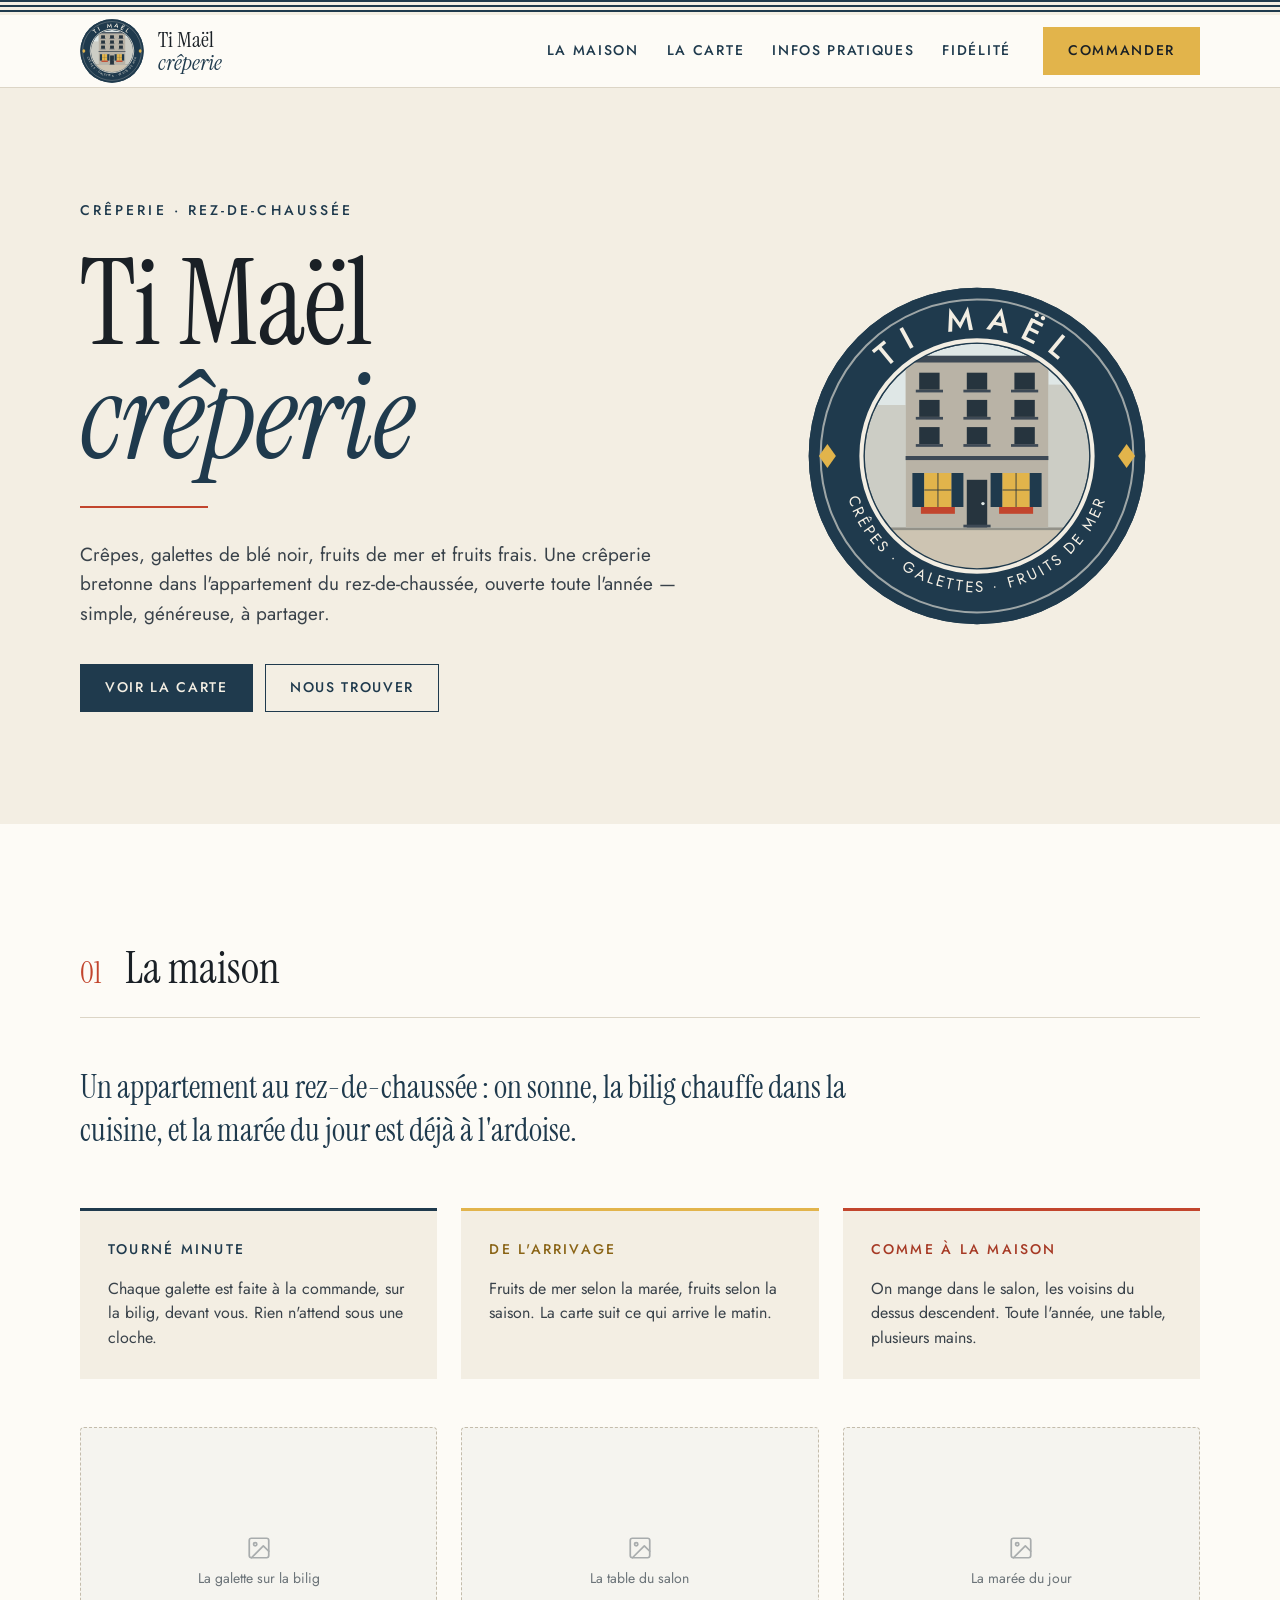
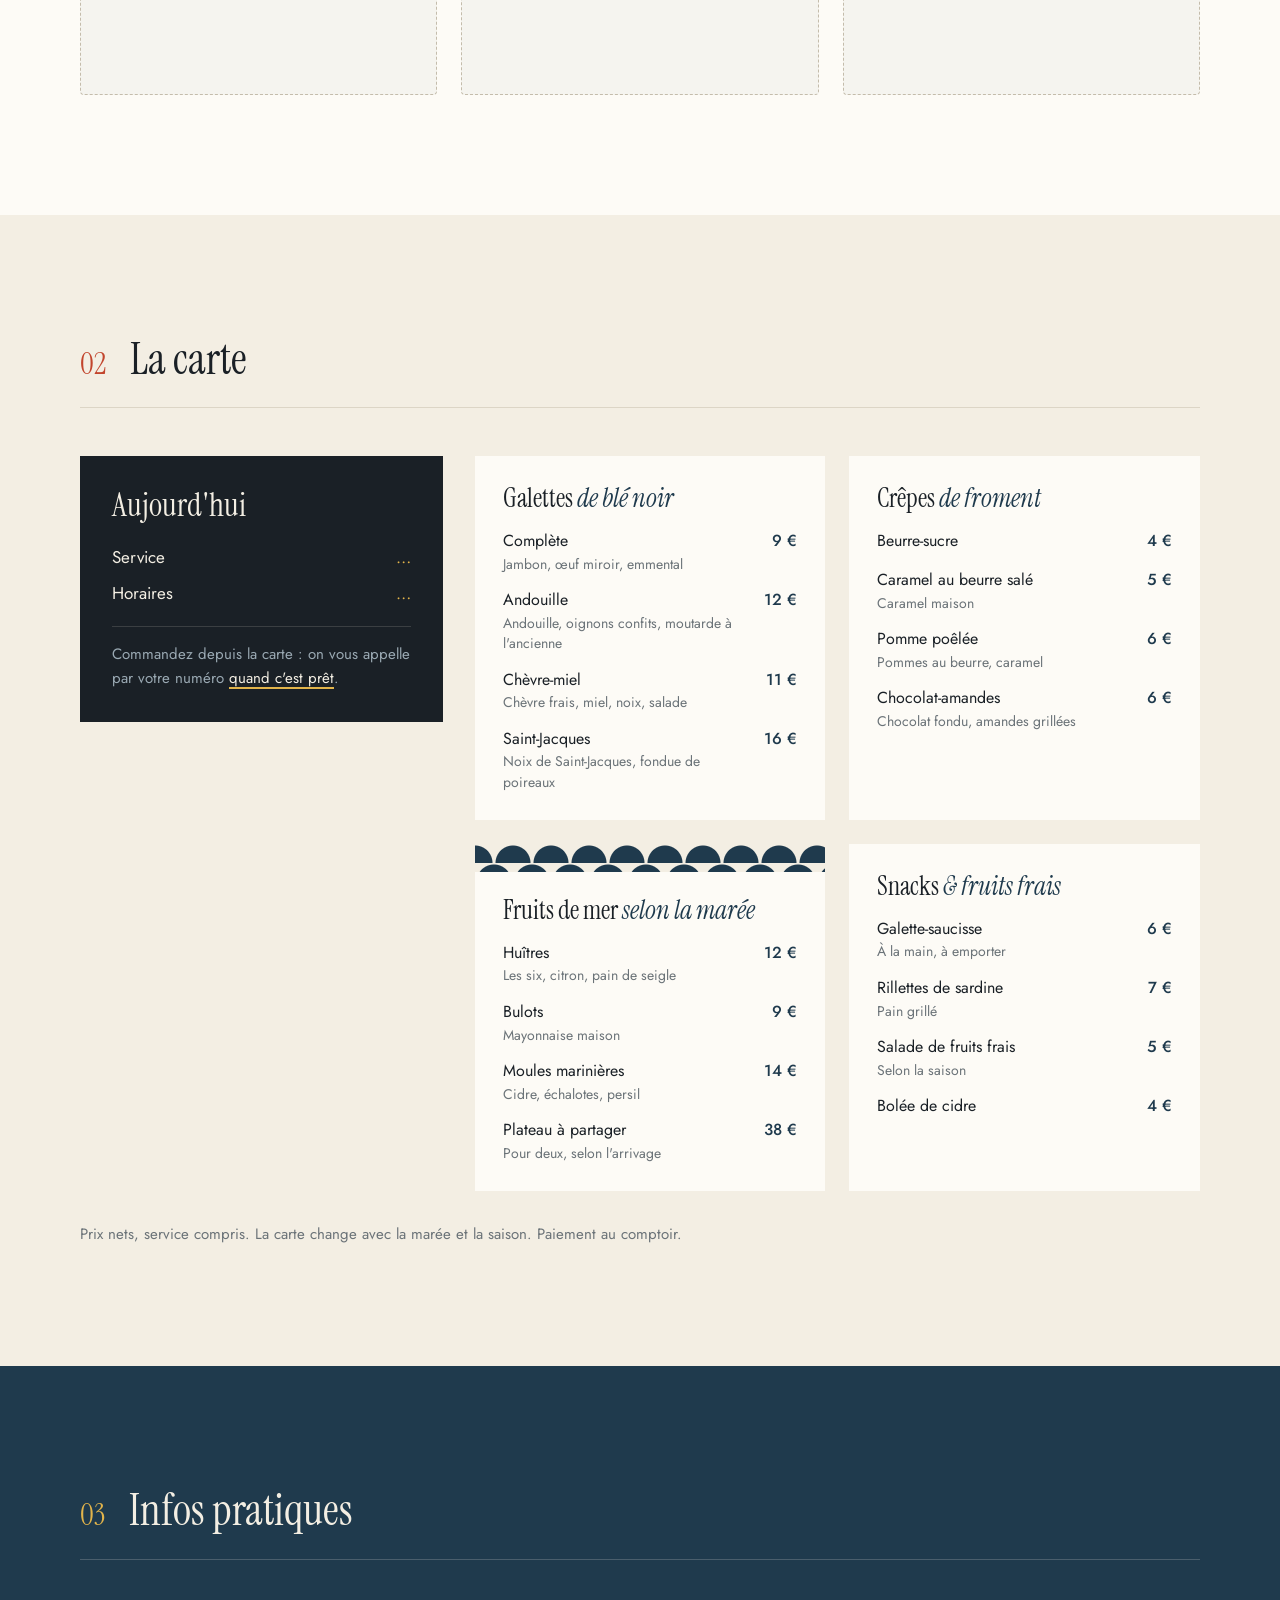
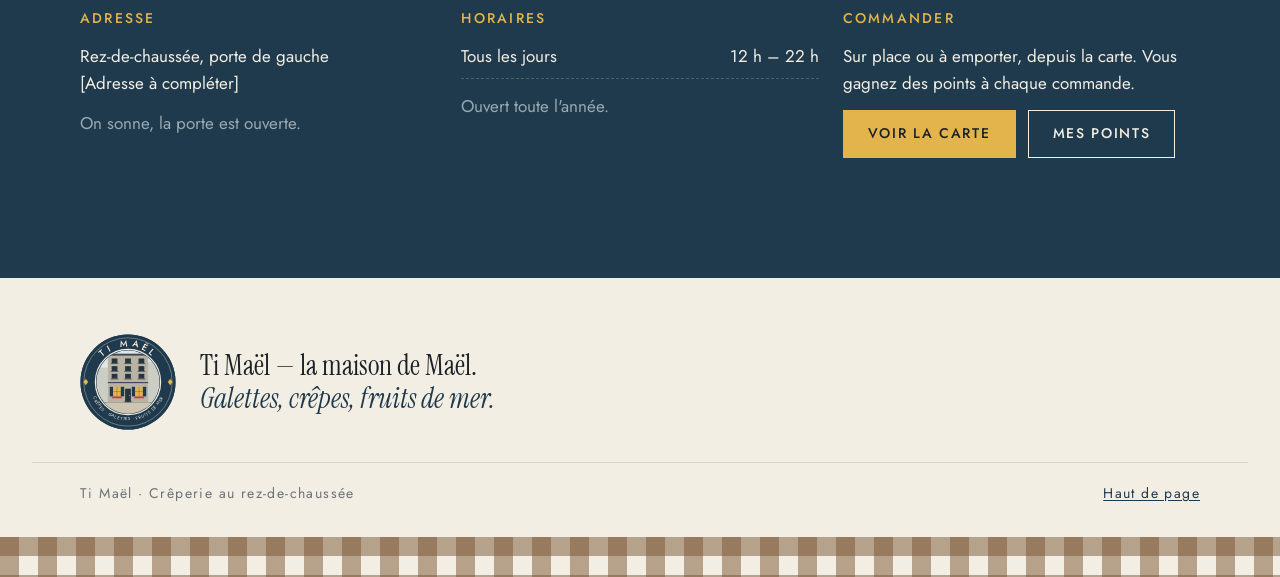
==== index.html @ c60a460f "Carte en direct, commande en ligne, suivi, fidélité, cuisine et gestion Branche le site sur la base " ====
<!DOCTYPE html>
<html lang="fr">
<head>
<meta charset="utf-8">
<meta name="viewport" content="width=device-width, initial-scale=1">
<title>Ti Maël — Crêperie au rez-de-chaussée</title>
<meta name="description" content="Ti Maël, crêperie bretonne au rez-de-chaussée : galettes de blé noir, crêpes, fruits de mer, snacks et fruits frais. Ouvert toute l'année.">
<meta name="theme-color" content="#1f3a4d">
<meta property="og:title" content="Ti Maël — Crêperie au rez-de-chaussée">
<meta property="og:description" content="Galettes tournées minute, marée du jour à l'ardoise. Ouvert toute l'année.">
<meta property="og:image" content="assets/badge.svg">
<link rel="icon" href="assets/badge.svg" type="image/svg+xml">
<link rel="stylesheet" href="assets/fonts.css">
<link rel="stylesheet" href="assets/styles.css">
</head>
<body>

<!-- ==========================================================================
     Badge — dessin de référence de la charte, défini une seule fois.
     Chaque instance est un <use> qui hérite des couleurs par variables CSS
     (voir .badge / .badge--mono dans styles.css).
     ========================================================================== -->
<svg class="badge-source" aria-hidden="true" focusable="false" xmlns="http://www.w3.org/2000/svg">
  <defs>
    <path id="badge-arc-haut" d="M 26,100 A 74,74 0 0 1 174,100" fill="none"/>
    <path id="badge-arc-bas" d="M 20,100 A 80,80 0 0 0 180,100" fill="none"/>
    <symbol id="badge" viewBox="0 0 200 200">
      <circle cx="100" cy="100" r="99" fill="var(--badge-anneau)"/>
      <circle cx="100" cy="100" r="66" fill="var(--badge-ciel)"/>
      <g>
        <rect x="30" y="70" width="28" height="72" fill="var(--badge-pierre)" opacity="0.5"/>
        <rect x="142" y="58" width="28" height="84" fill="var(--badge-pierre)" opacity="0.5"/>
        <rect x="30" y="142" width="140" height="28" fill="var(--badge-sol)"/>
        <rect x="30" y="142" width="140" height="1.6" fill="var(--badge-vitre)" opacity="0.35"/>
        <rect x="58" y="44" width="84" height="98" fill="var(--badge-pierre)"/>
        <rect x="55" y="41" width="90" height="4" fill="var(--badge-toit)"/>
        <g fill="var(--badge-vitre)">
          <rect x="66" y="51" width="12" height="10"/><rect x="94" y="51" width="12" height="10"/><rect x="122" y="51" width="12" height="10"/>
          <rect x="66" y="67" width="12" height="10"/><rect x="94" y="67" width="12" height="10"/><rect x="122" y="67" width="12" height="10"/>
          <rect x="66" y="83" width="12" height="10"/><rect x="94" y="83" width="12" height="10"/><rect x="122" y="83" width="12" height="10"/>
        </g>
        <g fill="var(--badge-toit)">
          <rect x="64" y="61" width="16" height="1.6"/><rect x="92" y="61" width="16" height="1.6"/><rect x="120" y="61" width="16" height="1.6"/>
          <rect x="64" y="77" width="16" height="1.6"/><rect x="92" y="77" width="16" height="1.6"/><rect x="120" y="77" width="16" height="1.6"/>
          <rect x="64" y="93" width="16" height="1.6"/><rect x="92" y="93" width="16" height="1.6"/><rect x="120" y="93" width="16" height="1.6"/>
        </g>
        <rect x="58" y="100" width="84" height="2.4" fill="var(--badge-toit)"/>
        <rect x="62" y="110" width="7" height="20" fill="var(--badge-store-a)"/>
        <rect x="69" y="110" width="16" height="20" fill="var(--badge-enseigne)"/>
        <rect x="76.5" y="110" width="1" height="20" fill="var(--badge-vitre)" opacity="0.5"/>
        <rect x="69" y="119.5" width="16" height="1" fill="var(--badge-vitre)" opacity="0.5"/>
        <rect x="85" y="110" width="7" height="20" fill="var(--badge-store-a)"/>
        <rect x="108" y="110" width="7" height="20" fill="var(--badge-store-a)"/>
        <rect x="115" y="110" width="16" height="20" fill="var(--badge-enseigne)"/>
        <rect x="122.5" y="110" width="1" height="20" fill="var(--badge-vitre)" opacity="0.5"/>
        <rect x="115" y="119.5" width="16" height="1" fill="var(--badge-vitre)" opacity="0.5"/>
        <rect x="131" y="110" width="7" height="20" fill="var(--badge-store-a)"/>
        <rect x="67" y="130" width="20" height="4" fill="var(--badge-porte)"/>
        <rect x="113" y="130" width="20" height="4" fill="var(--badge-porte)"/>
        <rect x="94" y="114" width="12" height="28" fill="var(--badge-vitre)"/>
        <circle cx="103.5" cy="128" r="1" fill="var(--badge-ciel)"/>
        <rect x="92" y="140.4" width="16" height="1.6" fill="var(--badge-toit)"/>
      </g>
      <path d="M 100,1 A 99,99 0 1 0 100,199 A 99,99 0 1 0 100,1 Z M 100,34 A 66,66 0 1 1 100,166 A 66,66 0 1 1 100,34 Z" fill="var(--badge-anneau)" fill-rule="evenodd"/>
      <circle cx="100" cy="100" r="92" fill="none" stroke="var(--badge-lettrage)" stroke-width="1.2" opacity="0.6"/>
      <circle cx="100" cy="100" r="68" fill="none" stroke="var(--badge-lettrage)" stroke-width="2.4"/>
      <path d="M 12,93 L 17,100 L 12,107 L 7,100 Z" fill="var(--badge-marque)"/>
      <path d="M 188,93 L 193,100 L 188,107 L 183,100 Z" fill="var(--badge-marque)"/>
      <text fill="var(--badge-lettrage)" font-family="Jost, sans-serif" font-size="19" font-weight="500" letter-spacing="7"><textPath href="#badge-arc-haut" startOffset="50%" text-anchor="middle">TI MAËL</textPath></text>
      <text fill="var(--badge-lettrage)" font-family="Jost, sans-serif" font-size="9" font-weight="400" letter-spacing="1.6"><textPath href="#badge-arc-bas" startOffset="50%" text-anchor="middle">CRÊPES · GALETTES · FRUITS DE MER</textPath></text>
    </symbol>
  </defs>
</svg>

<a class="evitement" href="#contenu">Aller au contenu</a>

<!-- ==========================================================================
     En-tête — bandeau marinière + signature horizontale
     ========================================================================== -->
<header class="entete-site">
  <div class="bandeau-mariniere" aria-hidden="true"></div>
  <div class="entete-site__barre conteneur">
    <a class="signature" href="#haut" aria-label="Ti Maël, retour en haut de page">
      <svg class="badge signature__badge" viewBox="0 0 200 200" aria-hidden="true"><use href="#badge" width="200" height="200"/></svg>
      <span class="signature__nom">Ti Maël<br><span class="italique">crêperie</span></span>
    </a>
    <nav class="navigation" aria-label="Navigation principale">
      <a href="#maison">La maison</a>
      <a href="#carte">La carte</a>
      <a href="#infos">Infos pratiques</a>
      <a href="fidelite.html">Fidélité</a>
    </nav>
    <a class="bouton bouton--beurre entete-site__appel" href="#carte">Commander</a>
  </div>
</header>

<main id="contenu">

  <!-- ========================================================================
       Accueil
       ======================================================================== -->
  <section class="accueil" id="haut" aria-labelledby="titre-accueil">
    <div class="conteneur accueil__grille">
      <div class="accueil__corps">
        <p class="mention">Crêperie · rez-de-chaussée</p>
        <h1 class="accueil__titre" id="titre-accueil">Ti Maël<br><span class="italique">crêperie</span></h1>
        <div class="filet-homard" aria-hidden="true"></div>
        <p class="accueil__accroche">Crêpes, galettes de blé noir, fruits de mer et fruits frais. Une crêperie bretonne dans l'appartement du rez-de-chaussée, ouverte toute l'année — simple, généreuse, à partager.</p>
        <div class="accueil__actions">
          <a class="bouton bouton--ardoise" href="#carte">Voir la carte</a>
          <a class="bouton bouton--contour" href="#infos">Nous trouver</a>
        </div>
      </div>
      <div class="accueil__badge">
        <svg class="badge" viewBox="0 0 200 200" role="img" aria-label="Badge Ti Maël : l'immeuble et son appartement du rez-de-chaussée, volets ouverts"><use href="#badge" width="200" height="200"/></svg>
      </div>
    </div>
  </section>

  <!-- ========================================================================
       La maison
       ======================================================================== -->
  <section class="section" id="maison" aria-labelledby="titre-maison">
    <div class="conteneur">
      <header class="entete">
        <span class="entete__numero">01</span>
        <h2 class="entete__titre" id="titre-maison">La maison</h2>
      </header>

      <p class="chapo">Un appartement au rez-de-chaussée : on sonne, la bilig chauffe dans la cuisine, et la marée du jour est déjà à l'ardoise.</p>

      <div class="trio">
        <article class="principe">
          <h3 class="surtitre">Tourné minute</h3>
          <p class="principe__texte">Chaque galette est faite à la commande, sur la bilig, devant vous. Rien n'attend sous une cloche.</p>
        </article>
        <article class="principe principe--beurre">
          <h3 class="surtitre surtitre--beurre">De l'arrivage</h3>
          <p class="principe__texte">Fruits de mer selon la marée, fruits selon la saison. La carte suit ce qui arrive le matin.</p>
        </article>
        <article class="principe principe--homard">
          <h3 class="surtitre surtitre--alerte">Comme à la maison</h3>
          <p class="principe__texte">On mange dans le salon, les voisins du dessus descendent. Toute l'année, une table, plusieurs mains.</p>
        </article>
      </div>

      <div class="galerie">
        <figure class="emplacement-photo">
          <svg width="26" height="26" viewBox="0 0 24 24" fill="none" stroke="currentColor" stroke-width="1.6" stroke-linecap="round" stroke-linejoin="round" aria-hidden="true"><rect x="3" y="3" width="18" height="18" rx="2"/><circle cx="8.5" cy="8.5" r="1.5"/><path d="m21 15-5-5L5 21"/></svg>
          <figcaption>La galette sur la bilig</figcaption>
        </figure>
        <figure class="emplacement-photo">
          <svg width="26" height="26" viewBox="0 0 24 24" fill="none" stroke="currentColor" stroke-width="1.6" stroke-linecap="round" stroke-linejoin="round" aria-hidden="true"><rect x="3" y="3" width="18" height="18" rx="2"/><circle cx="8.5" cy="8.5" r="1.5"/><path d="m21 15-5-5L5 21"/></svg>
          <figcaption>La table du salon</figcaption>
        </figure>
        <figure class="emplacement-photo">
          <svg width="26" height="26" viewBox="0 0 24 24" fill="none" stroke="currentColor" stroke-width="1.6" stroke-linecap="round" stroke-linejoin="round" aria-hidden="true"><rect x="3" y="3" width="18" height="18" rx="2"/><circle cx="8.5" cy="8.5" r="1.5"/><path d="m21 15-5-5L5 21"/></svg>
          <figcaption>La marée du jour</figcaption>
        </figure>
      </div>
    </div>
  </section>

  <!-- ========================================================================
       La carte
       ======================================================================== -->
  <section class="section section--lin" id="carte" aria-labelledby="titre-carte">
    <div class="conteneur">
      <header class="entete">
        <span class="entete__numero">02</span>
        <h2 class="entete__titre" id="titre-carte">La carte</h2>
      </header>

      <div class="carte-du-jour">
        <!-- Ardoise : l'exception hors palette, assumée. Un seul mot souligné en Beurre salé.
             Elle affiche l'état du service, lu en direct dans la base. -->
        <div class="ardoise" id="ardoise">
          <p class="ardoise__titre">Aujourd'hui</p>
          <div class="ardoise__carte">
            <p class="ardoise__ligne"><span>Service</span><span class="ardoise__prix" data-service-etat>…</span></p>
            <p class="ardoise__ligne"><span>Horaires</span><span class="ardoise__prix" data-service-heures>…</span></p>
            <p class="ardoise__ligne" data-heure-mystere hidden><span data-heure-mystere-texte></span><span class="ardoise__prix" data-heure-mystere-prix></span></p>
          </div>
          <p class="ardoise__note" data-service-message>Commandez depuis la carte : on vous appelle par votre numéro <span class="ardoise__souligne">quand c'est prêt</span>.</p>
        </div>

        <!-- La carte est lue dans la base ; ce contenu fixe ne sert que si
             elle ne répond pas. -->
        <div class="menu" id="menu" aria-live="polite">
          <div class="rubrique">
            <h3 class="rubrique__titre">Galettes <span class="italique">de blé noir</span></h3>
            <ul class="rubrique__liste">
              <li class="plat"><span class="plat__nom">Complète<span class="plat__detail">Jambon, œuf miroir, emmental</span></span><span class="plat__prix">9 €</span></li>
              <li class="plat"><span class="plat__nom">Andouille<span class="plat__detail">Andouille, oignons confits, moutarde à l'ancienne</span></span><span class="plat__prix">12 €</span></li>
              <li class="plat"><span class="plat__nom">Chèvre-miel<span class="plat__detail">Chèvre frais, miel, noix, salade</span></span><span class="plat__prix">11 €</span></li>
              <li class="plat"><span class="plat__nom">Saint-Jacques<span class="plat__detail">Noix de Saint-Jacques, fondue de poireaux</span></span><span class="plat__prix">16 €</span></li>
            </ul>
          </div>

          <div class="rubrique">
            <h3 class="rubrique__titre">Crêpes <span class="italique">de froment</span></h3>
            <ul class="rubrique__liste">
              <li class="plat"><span class="plat__nom">Beurre-sucre</span><span class="plat__prix">4 €</span></li>
              <li class="plat"><span class="plat__nom">Caramel au beurre salé<span class="plat__detail">Caramel maison</span></span><span class="plat__prix">5 €</span></li>
              <li class="plat"><span class="plat__nom">Pomme poêlée<span class="plat__detail">Pommes au beurre, caramel</span></span><span class="plat__prix">6 €</span></li>
              <li class="plat"><span class="plat__nom">Chocolat-amandes<span class="plat__detail">Chocolat fondu, amandes grillées</span></span><span class="plat__prix">6 €</span></li>
            </ul>
          </div>

          <div class="rubrique rubrique--mer">
            <div class="rubrique__motif motif--vagues" aria-hidden="true"></div>
            <h3 class="rubrique__titre">Fruits de mer <span class="italique">selon la marée</span></h3>
            <ul class="rubrique__liste">
              <li class="plat"><span class="plat__nom">Huîtres<span class="plat__detail">Les six, citron, pain de seigle</span></span><span class="plat__prix">12 €</span></li>
              <li class="plat"><span class="plat__nom">Bulots<span class="plat__detail">Mayonnaise maison</span></span><span class="plat__prix">9 €</span></li>
              <li class="plat"><span class="plat__nom">Moules marinières<span class="plat__detail">Cidre, échalotes, persil</span></span><span class="plat__prix">14 €</span></li>
              <li class="plat"><span class="plat__nom">Plateau à partager<span class="plat__detail">Pour deux, selon l'arrivage</span></span><span class="plat__prix">38 €</span></li>
            </ul>
          </div>

          <div class="rubrique">
            <h3 class="rubrique__titre">Snacks <span class="italique">&amp; fruits frais</span></h3>
            <ul class="rubrique__liste">
              <li class="plat"><span class="plat__nom">Galette-saucisse<span class="plat__detail">À la main, à emporter</span></span><span class="plat__prix">6 €</span></li>
              <li class="plat"><span class="plat__nom">Rillettes de sardine<span class="plat__detail">Pain grillé</span></span><span class="plat__prix">7 €</span></li>
              <li class="plat"><span class="plat__nom">Salade de fruits frais<span class="plat__detail">Selon la saison</span></span><span class="plat__prix">5 €</span></li>
              <li class="plat"><span class="plat__nom">Bolée de cidre</span><span class="plat__prix">4 €</span></li>
            </ul>
          </div>
        </div>
      </div>

      <p class="note">Prix nets, service compris. La carte change avec la marée et la saison. Paiement au comptoir.</p>
    </div>
  </section>

  <!-- ========================================================================
       Avis
       ======================================================================== -->
  <section class="section" id="avis" aria-labelledby="titre-avis" hidden>
    <div class="conteneur">
      <header class="entete">
        <span class="entete__numero">03</span>
        <h2 class="entete__titre" id="titre-avis">Ils sont passés</h2>
      </header>
      <div class="avis-liste" id="avis-liste"></div>
    </div>
  </section>

  <!-- ========================================================================
       Infos pratiques
       ======================================================================== -->
  <section class="section section--ardoise" id="infos" aria-labelledby="titre-infos">
    <div class="conteneur">
      <header class="entete entete--clair">
        <span class="entete__numero" data-numero-infos>03</span>
        <h2 class="entete__titre" id="titre-infos">Infos pratiques</h2>
      </header>

      <div class="trio infos">
        <div class="info">
          <h3 class="surtitre surtitre--clair">Adresse</h3>
          <p class="info__texte">Rez-de-chaussée, porte de gauche<br>[Adresse à compléter]</p>
          <p class="info__texte info__texte--doux">On sonne, la porte est ouverte.</p>
        </div>
        <div class="info">
          <h3 class="surtitre surtitre--clair">Horaires</h3>
          <dl class="horaires">
            <div><dt data-horaires-jours>Tous les jours</dt><dd data-horaires-heures>12 h – 22 h</dd></div>
          </dl>
          <p class="info__texte info__texte--doux" data-horaires-note>Ouvert toute l'année.</p>
        </div>
        <div class="info">
          <h3 class="surtitre surtitre--clair">Commander</h3>
          <p class="info__texte">Sur place ou à emporter, depuis la carte. Vous gagnez des points à chaque commande.</p>
          <div class="info__actions">
            <a class="bouton bouton--beurre" href="#carte">Voir la carte</a>
            <a class="bouton bouton--contour-clair" href="fidelite.html">Mes points</a>
          </div>
        </div>
      </div>
    </div>
  </section>

</main>

<!-- ==========================================================================
     Panier — barre fixe en bas d'écran, puis fenêtre de validation.
     ========================================================================== -->
<div class="panier-barre" id="panier-barre" hidden>
  <div class="conteneur panier-barre__corps">
    <p class="panier-barre__resume"><strong data-panier-nombre>0</strong> <span data-panier-mot>article</span> · <span data-panier-total>0 €</span></p>
    <button class="bouton bouton--beurre" type="button" data-ouvrir-panier>Voir le panier</button>
  </div>
</div>

<dialog class="fenetre" id="fenetre-article" aria-labelledby="article-titre">
  <form method="dialog" class="fenetre__corps" id="form-article">
    <header class="fenetre__entete">
      <h2 class="fenetre__titre" id="article-titre"></h2>
      <button class="fenetre__fermer" value="annuler" aria-label="Fermer">×</button>
    </header>
    <p class="fenetre__texte" id="article-description"></p>
    <div id="article-options"></div>
    <footer class="fenetre__pied">
      <div class="quantite">
        <button type="button" class="quantite__bouton" data-q="-1" aria-label="Un de moins">−</button>
        <output class="quantite__valeur" id="article-quantite">1</output>
        <button type="button" class="quantite__bouton" data-q="1" aria-label="Un de plus">+</button>
      </div>
      <button class="bouton bouton--ardoise" value="ajouter" id="article-ajouter">Ajouter</button>
    </footer>
  </form>
</dialog>

<dialog class="fenetre" id="fenetre-panier" aria-labelledby="panier-titre">
  <form class="fenetre__corps" id="form-panier" novalidate>
    <header class="fenetre__entete">
      <h2 class="fenetre__titre" id="panier-titre">Votre commande</h2>
      <button type="button" class="fenetre__fermer" data-fermer aria-label="Fermer">×</button>
    </header>

    <ul class="panier-lignes" id="panier-lignes"></ul>
    <p class="panier-total"><span>Total estimé</span><strong data-panier-total>0 €</strong></p>
    <p class="fenetre__texte fenetre__texte--doux">Les remises (fidélité, heure mystère…) sont calculées à la validation.</p>

    <fieldset class="champ">
      <legend class="champ__libelle">Où mangez-vous ?</legend>
      <div class="choix-segment">
        <label><input type="radio" name="mode" value="sur_place" checked> Sur place</label>
        <label><input type="radio" name="mode" value="a_emporter"> À emporter</label>
      </div>
    </fieldset>
    <label class="champ" data-champ-table>
      <span class="champ__libelle">Numéro de table <span class="champ__facultatif">facultatif</span></span>
      <input class="champ__saisie" name="table_numero" maxlength="10" inputmode="numeric" autocomplete="off">
    </label>
    <label class="champ">
      <span class="champ__libelle">Prénom</span>
      <input class="champ__saisie" name="client_nom" maxlength="80" autocomplete="given-name" required>
    </label>
    <label class="champ">
      <span class="champ__libelle">Téléphone <span class="champ__facultatif">pour cumuler des points</span></span>
      <input class="champ__saisie" name="client_tel" maxlength="30" type="tel" autocomplete="tel">
    </label>
    <label class="champ">
      <span class="champ__libelle">Heure souhaitée <span class="champ__facultatif">sinon dès que possible</span></span>
      <input class="champ__saisie" name="heure_souhaitee" type="time" step="300">
    </label>
    <label class="champ">
      <span class="champ__libelle">Un mot pour la cuisine <span class="champ__facultatif">facultatif</span></span>
      <textarea class="champ__saisie" name="note" maxlength="200" rows="2"></textarea>
    </label>

    <p class="message-erreur" id="panier-erreur" role="alert" hidden></p>

    <footer class="fenetre__pied">
      <button type="button" class="bouton bouton--contour" data-vider>Vider</button>
      <button type="submit" class="bouton bouton--beurre" id="panier-valider">Commander</button>
    </footer>
  </form>
</dialog>

<script type="module" src="assets/accueil.js"></script>

<!-- ==========================================================================
     Pied de page
     ========================================================================== -->
<footer class="pied-site">
  <div class="conteneur pied-site__corps">
    <div class="pied-site__badge">
      <svg class="badge" viewBox="0 0 200 200" aria-hidden="true"><use href="#badge" width="200" height="200"/></svg>
    </div>
    <p class="pied-site__phrase">Ti Maël — la maison de Maël.<br><span class="italique">Galettes, crêpes, fruits de mer.</span></p>
  </div>
  <div class="conteneur pied-site__bas">
    <p class="pied">Ti Maël · Crêperie au rez-de-chaussée</p>
    <p class="pied"><a href="#haut">Haut de page</a></p>
  </div>
  <div class="bandeau-nappe" aria-hidden="true"></div>
</footer>

</body>
</html>
---- assets/fonts.css ----
/* --------------------------------------------------------------------------
   Polices de la charte, auto-hébergées : le document s'imprime à l'identique
   hors ligne, sans dépendance à un CDN.
   Instrument Serif et Jost sont sous SIL Open Font License 1.1
   (voir assets/fonts/OFL.txt). Jost est fourni en fonte variable :
   une seule ressource couvre les graisses 100 à 900.

   Les fontes sont encodées en data: URI pour que index.html s'affiche
   correctement par simple double-clic (file://), sans serveur ni réseau.
   Les .woff2 d'origine restent dans assets/fonts/ pour les autres supports.
   -------------------------------------------------------------------------- */

/* Instrument Serif italic — latin-ext */
@font-face {
  font-family: 'Instrument Serif';
  font-style: italic;
  font-weight: 400;
  font-display: swap;
  src: url('[data-uri]') format('woff2');
  unicode-range: U+0100-02BA, U+02BD-02C5, U+02C7-02CC, U+02CE-02D7, U+02DD-02FF, U+0304, U+0308, U+0329, U+1D00-1DBF, U+1E00-1E9F, U+1EF2-1EFF, U+2020, U+20A0-20AB, U+20AD-20C0, U+2113, U+2C60-2C7F, U+A720-A7FF;
}

/* Instrument Serif italic — latin */
@font-face {
  font-family: 'Instrument Serif';
  font-style: italic;
  font-weight: 400;
  font-display: swap;
  src: url('[data-uri]') format('woff2');
  unicode-range: U+0000-00FF, U+0131, U+0152-0153, U+02BB-02BC, U+02C6, U+02DA, U+02DC, U+0304, U+0308, U+0329, U+2000-206F, U+20AC, U+2122, U+2191, U+2193, U+2212, U+2215, U+FEFF, U+FFFD;
}

/* Instrument Serif — latin-ext */
@font-face {
  font-family: 'Instrument Serif';
  font-style: normal;
  font-weight: 400;
  font-display: swap;
  src: url('[data-uri]') format('woff2');
  unicode-range: U+0100-02BA, U+02BD-02C5, U+02C7-02CC, U+02CE-02D7, U+02DD-02FF, U+0304, U+0308, U+0329, U+1D00-1DBF, U+1E00-1E9F, U+1EF2-1EFF, U+2020, U+20A0-20AB, U+20AD-20C0, U+2113, U+2C60-2C7F, U+A720-A7FF;
}

/* Instrument Serif — latin */
@font-face {
  font-family: 'Instrument Serif';
  font-style: normal;
  font-weight: 400;
  font-display: swap;
  src: url('[data-uri]') format('woff2');
  unicode-range: U+0000-00FF, U+0131, U+0152-0153, U+02BB-02BC, U+02C6, U+02DA, U+02DC, U+0304, U+0308, U+0329, U+2000-206F, U+20AC, U+2122, U+2191, U+2193, U+2212, U+2215, U+FEFF, U+FFFD;
}

/* Jost — latin-ext */
@font-face {
  font-family: 'Jost';
  font-style: normal;
  font-weight: 100 900;
  font-display: swap;
  src: url('[data-uri]') format('woff2');
  unicode-range: U+0100-02BA, U+02BD-02C5, U+02C7-02CC, U+02CE-02D7, U+02DD-02FF, U+0304, U+0308, U+0329, U+1D00-1DBF, U+1E00-1E9F, U+1EF2-1EFF, U+2020, U+20A0-20AB, U+20AD-20C0, U+2113, U+2C60-2C7F, U+A720-A7FF;
}

/* Jost — latin */
@font-face {
  font-family: 'Jost';
  font-style: normal;
  font-weight: 100 900;
  font-display: swap;
  src: url('[data-uri]') format('woff2');
  unicode-range: U+0000-00FF, U+0131, U+0152-0153, U+02BB-02BC, U+02C6, U+02DA, U+02DC, U+0304, U+0308, U+0329, U+2000-206F, U+20AC, U+2122, U+2191, U+2193, U+2212, U+2215, U+FEFF, U+FFFD;
}
---- assets/styles.css ----
/* ==========================================================================
   Ti Maël — site vitrine.
   Jetons, composants et règles repris de la charte de marque (2026 · v2),
   transposés en unités d'écran (rem / px) et en mise en page fluide.
   ========================================================================== */

/* --------------------------------------------------------------------------
   1. Jetons de la charte
   -------------------------------------------------------------------------- */

:root {
  /* Palette principale */
  --ardoise: #1f3a4d;
  --beurre: #e2b44b;
  --lin: #f3eee3;

  /* Accents */
  --homard: #c2452d;
  --ble-noir: #7a5434;
  --goemon: #4f6b4a;
  --encre: #1a2026;

  /* Déclinaisons de lisibilité */
  --beurre-texte: #8a6416;
  --homard-texte: #a63a25;
  --papier: #fdfbf6;
  --texte: #39424a;
  --gris: #6b7378;
  --gris-barre: #8c9296;
  --gris-ardoise: #9aa9b3;
  --filet: #dcd5c6;
  --pointille: #c4bcab;

  /* Typographie */
  --serif: "Instrument Serif", Georgia, "Times New Roman", serif;
  --sans: "Jost", "Helvetica Neue", Arial, sans-serif;

  /* Mise en page */
  --largeur: 1120px;
  --gouttiere: clamp(16px, 5vw, 48px);
  --section: clamp(64px, 10vw, 120px);
}

/* --------------------------------------------------------------------------
   2. Base
   -------------------------------------------------------------------------- */

*,
*::before,
*::after {
  box-sizing: border-box;
}

h1, h2, h3, h4, p, ul, ol, dl, dd, figure {
  margin: 0;
}

html {
  scroll-behavior: smooth;
  scroll-padding-top: 88px;
  -webkit-text-size-adjust: 100%;
}

@media (prefers-reduced-motion: reduce) {
  html { scroll-behavior: auto; }
}

body {
  margin: 0;
  background: var(--papier);
  color: var(--encre);
  font-family: var(--sans);
  font-size: 1rem;
  line-height: 1.55;
}

a {
  color: var(--ardoise);
  text-decoration: underline;
  text-underline-offset: 2px;
}

a:hover {
  color: var(--homard);
}

:focus-visible {
  outline: 2px solid var(--beurre);
  outline-offset: 3px;
}

.conteneur {
  width: 100%;
  max-width: calc(var(--largeur) + 2 * var(--gouttiere));
  margin: 0 auto;
  padding: 0 var(--gouttiere);
}

.evitement {
  position: absolute;
  left: 16px;
  top: -100px;
  z-index: 100;
  padding: 10px 16px;
  background: var(--ardoise);
  color: var(--lin);
}

.evitement:focus {
  top: 16px;
}

/* --------------------------------------------------------------------------
   3. Éléments partagés (charte)
   -------------------------------------------------------------------------- */

/* Surtitre : Jost Medium, interlettrage 0,16 em, capitales. */
.surtitre {
  font-size: 0.875rem;
  font-weight: 500;
  letter-spacing: 0.16em;
  text-transform: uppercase;
  color: var(--ardoise);
}

.surtitre--gris { color: var(--gris); }
.surtitre--alerte { color: var(--homard-texte); }
.surtitre--beurre { color: var(--beurre-texte); }
.surtitre--clair { color: var(--beurre); }

.mention {
  font-size: 0.875rem;
  font-weight: 500;
  letter-spacing: 0.22em;
  text-transform: uppercase;
  color: var(--ardoise);
}

.italique {
  font-style: italic;
  color: var(--ardoise);
}

.entete {
  display: flex;
  align-items: baseline;
  gap: 24px;
  padding-bottom: 20px;
  margin-bottom: clamp(32px, 5vw, 48px);
  border-bottom: 1px solid var(--filet);
}

.entete__numero {
  font-family: var(--serif);
  font-size: clamp(1.5rem, 3vw, 1.875rem);
  color: var(--homard);
}

.entete__titre {
  font-family: var(--serif);
  font-weight: 400;
  font-size: clamp(2rem, 4.5vw, 2.75rem);
  line-height: 1.1;
}

.pied {
  font-size: 0.875rem;
  letter-spacing: 0.1em;
  color: var(--gris);
}

.filet-homard {
  width: 128px;
  height: 2px;
  margin: 32px 0;
  background: var(--homard);
}

.trio {
  display: grid;
  grid-template-columns: repeat(3, 1fr);
  gap: 24px;
}

@media (max-width: 820px) {
  .trio { grid-template-columns: 1fr; }
}

/* Boutons — Beurre salé pour l'appel principal, Ardoise pour l'appui. */
.bouton {
  display: inline-flex;
  align-items: center;
  justify-content: center;
  min-height: 48px;
  padding: 12px 24px;
  font-family: var(--sans);
  font-size: 0.875rem;
  font-weight: 500;
  letter-spacing: 0.12em;
  text-transform: uppercase;
  text-decoration: none;
  border: 1.5px solid transparent;
  background: transparent;
  transition: background-color 0.15s, color 0.15s, border-color 0.15s;
}

.bouton--beurre {
  background: var(--beurre);
  color: var(--encre);
}

.bouton--beurre:hover {
  background: var(--lin);
  color: var(--encre);
}

.bouton--ardoise {
  background: var(--ardoise);
  color: var(--lin);
}

.bouton--ardoise:hover {
  background: var(--encre);
  color: var(--lin);
}

.bouton--contour {
  border-color: var(--ardoise);
  color: var(--ardoise);
}

.bouton--contour:hover {
  background: var(--ardoise);
  color: var(--lin);
}

/* --------------------------------------------------------------------------
   4. Badge — un <symbol> unique, couleurs par variables.
   -------------------------------------------------------------------------- */

.badge-source {
  position: absolute;
  width: 0;
  height: 0;
  overflow: hidden;
}

.badge {
  display: block;
  width: 100%;
  height: 100%;

  --badge-anneau: var(--ardoise);
  --badge-lettrage: var(--lin);
  --badge-marque: var(--beurre);
  --badge-ciel: #dfe7e6;
  --badge-sol: #cdc4b2;
  --badge-pierre: #b9b3a6;
  --badge-toit: #3d4955;
  --badge-vitre: #26343e;
  --badge-porte: var(--homard);
  --badge-store-a: var(--ardoise);
  --badge-enseigne: var(--beurre);
}

/* Monochrome, à poser sur un aplat Ardoise. */
.badge--mono {
  --badge-anneau: var(--lin);
  --badge-lettrage: var(--ardoise);
  --badge-marque: var(--ardoise);
  --badge-ciel: var(--lin);
  --badge-sol: var(--lin);
  --badge-pierre: var(--lin);
  --badge-toit: var(--ardoise);
  --badge-vitre: var(--ardoise);
  --badge-porte: var(--ardoise);
  --badge-store-a: var(--ardoise);
  --badge-enseigne: var(--ardoise);
}

/* --------------------------------------------------------------------------
   5. Motifs — un seul par support, jamais plus d'un tiers de la surface.
   -------------------------------------------------------------------------- */

/* Marinière — rayures horizontales. */
.bandeau-mariniere {
  height: 15px;
  background: repeating-linear-gradient(180deg, var(--ardoise) 0 2.5px, var(--lin) 2.5px 5px);
}

/* Vagues — arcs en quinconce (rubrique fruits de mer). */
.motif--vagues {
  background:
    radial-gradient(circle at 50% 100%, var(--ardoise) 0 17px, transparent 18px) 0 0 / 38px 38px,
    radial-gradient(circle at 50% 100%, var(--ardoise) 0 17px, transparent 18px) 19px 19px / 38px 38px,
    var(--lin);
}

/* Nappe vichy — carreaux blé noir (pied de page). */
.bandeau-nappe {
  height: 40px;
  background:
    linear-gradient(90deg, rgb(122 84 52 / 0.5) 50%, transparent 0) 0 0 / 38px 38px,
    linear-gradient(rgb(122 84 52 / 0.5) 50%, transparent 0) 0 0 / 38px 38px,
    var(--lin);
}

/* --------------------------------------------------------------------------
   6. En-tête du site
   -------------------------------------------------------------------------- */

.entete-site {
  position: sticky;
  top: 0;
  z-index: 10;
  background: rgb(253 251 246 / 0.96);
  border-bottom: 1px solid var(--filet);
  backdrop-filter: blur(6px);
}

.entete-site__barre {
  display: flex;
  align-items: center;
  gap: 32px;
  min-height: 72px;
}

.signature {
  display: flex;
  align-items: center;
  gap: 14px;
  color: var(--encre);
  text-decoration: none;
}

.signature:hover {
  color: var(--encre);
}

/* Taille minimale écran du badge : 64 px (charte). */
.signature__badge {
  width: 64px;
  height: 64px;
  flex: none;
  margin: 4px 0;
}

.signature__nom {
  font-family: var(--serif);
  font-size: 1.375rem;
  line-height: 1.05;
}

.navigation {
  display: flex;
  gap: 28px;
  margin-left: auto;
}

.navigation a {
  font-size: 0.875rem;
  font-weight: 500;
  letter-spacing: 0.12em;
  text-transform: uppercase;
  text-decoration: none;
  color: var(--ardoise);
}

.navigation a:hover {
  color: var(--homard);
}

@media (max-width: 820px) {
  .navigation { display: none; }
  .entete-site__appel { margin-left: auto; }
}

/* --------------------------------------------------------------------------
   7. Accueil
   -------------------------------------------------------------------------- */

.accueil {
  background: var(--lin);
  padding: clamp(56px, 9vw, 112px) 0;
}

.accueil__grille {
  display: grid;
  grid-template-columns: 1.4fr 1fr;
  align-items: center;
  gap: 48px;
}

.accueil__titre {
  margin-top: 24px;
  font-family: var(--serif);
  font-weight: 400;
  font-size: clamp(4rem, 11vw, 7.5rem);
  line-height: 0.95;
  letter-spacing: -0.01em;
}

.accueil__accroche {
  max-width: 34em;
  font-size: clamp(1.0625rem, 1.6vw, 1.1875rem);
  line-height: 1.55;
  color: var(--texte);
  text-wrap: pretty;
}

.accueil__actions {
  display: flex;
  flex-wrap: wrap;
  gap: 12px;
  margin-top: 36px;
}

.accueil__badge {
  justify-self: center;
  width: min(100%, 340px);
  aspect-ratio: 1;
}

@media (max-width: 820px) {
  .accueil__grille { grid-template-columns: 1fr; }
  .accueil__badge { order: -1; justify-self: start; width: 140px; }
}

/* --------------------------------------------------------------------------
   8. Sections
   -------------------------------------------------------------------------- */

.section {
  padding: var(--section) 0;
}

.section--lin {
  background: var(--lin);
}

.section--ardoise {
  background: var(--ardoise);
  color: var(--lin);
}

.chapo {
  max-width: 24em;
  margin-bottom: clamp(32px, 5vw, 56px);
  font-family: var(--serif);
  font-size: clamp(1.5rem, 3vw, 2rem);
  line-height: 1.35;
  color: var(--ardoise);
  text-wrap: pretty;
}

.principe {
  padding: 28px;
  background: var(--lin);
  border-top: 3px solid var(--ardoise);
}

.principe--beurre { border-top-color: var(--beurre); }
.principe--homard { border-top-color: var(--homard); }

.principe__texte {
  margin-top: 16px;
  font-size: 1rem;
  line-height: 1.55;
  color: var(--texte);
}

/* Emplacements photo : à remplacer par des <img> une fois les visuels choisis.
   Consigne : lumière de fenêtre, vue de dessus, pas de filtre ni fond studio. */
.galerie {
  display: grid;
  grid-template-columns: repeat(3, 1fr);
  gap: 24px;
  margin-top: 48px;
}

@media (max-width: 820px) {
  .galerie { grid-template-columns: 1fr 1fr; }
  .galerie > :last-child { display: none; }
}

.emplacement-photo {
  aspect-ratio: 4 / 3;
  display: flex;
  flex-direction: column;
  align-items: center;
  justify-content: center;
  gap: 8px;
  padding: 12px;
  border: 1.5px dashed var(--pointille);
  border-radius: 4px;
  background: rgb(26 32 38 / 0.03);
  color: var(--gris);
  text-align: center;
}

.emplacement-photo svg {
  opacity: 0.55;
}

.emplacement-photo figcaption {
  font-size: 0.875rem;
  line-height: 1.3;
}

/* --------------------------------------------------------------------------
   9. La carte
   -------------------------------------------------------------------------- */

.carte-du-jour {
  display: grid;
  grid-template-columns: minmax(280px, 1fr) 2fr;
  gap: 32px;
  align-items: start;
}

@media (max-width: 960px) {
  .carte-du-jour { grid-template-columns: 1fr; }
}

/* Ardoise — craie blanche sur ardoise noire, prix à droite, sans centimes. */
.ardoise {
  position: sticky;
  top: 104px;
  display: flex;
  flex-direction: column;
  gap: 20px;
  padding: 32px;
  background: var(--encre);
  color: var(--lin);
}

@media (max-width: 960px) {
  .ardoise { position: static; }
}

.ardoise__titre {
  font-family: var(--serif);
  font-size: 2rem;
  line-height: 1.1;
}

.ardoise__carte {
  display: flex;
  flex-direction: column;
  gap: 10px;
  font-size: 1.0625rem;
}

.ardoise__ligne {
  display: flex;
  justify-content: space-between;
  gap: 16px;
}

.ardoise__prix {
  color: var(--beurre);
  white-space: nowrap;
}

.ardoise__note {
  padding-top: 16px;
  border-top: 1px solid rgb(243 238 227 / 0.15);
  font-size: 0.9375rem;
  color: var(--gris-ardoise);
}

.ardoise__souligne {
  color: var(--lin);
  text-decoration: underline;
  text-decoration-color: var(--beurre);
  text-decoration-thickness: 2px;
  text-underline-offset: 4px;
}

.menu {
  display: grid;
  grid-template-columns: 1fr 1fr;
  gap: 24px;
}

@media (max-width: 640px) {
  .menu { grid-template-columns: 1fr; }
}

.rubrique {
  padding: 28px;
  background: var(--papier);
}

.rubrique--mer {
  padding-top: 0;
}

.rubrique__motif {
  height: 28px;
  margin: 0 -28px 24px;
}

.rubrique__titre {
  margin-bottom: 16px;
  font-family: var(--serif);
  font-weight: 400;
  font-size: 1.625rem;
  line-height: 1.1;
}

.rubrique__liste {
  display: flex;
  flex-direction: column;
  gap: 14px;
  padding: 0;
  list-style: none;
}

/* Prix : Jost Medium, aligné à droite, sans centime superflu. */
.plat {
  display: flex;
  justify-content: space-between;
  align-items: baseline;
  gap: 16px;
  font-size: 1rem;
}

.plat__nom {
  display: flex;
  flex-direction: column;
}

.plat__detail {
  font-size: 0.875rem;
  line-height: 1.45;
  color: var(--gris);
}

.plat__prix {
  font-weight: 500;
  white-space: nowrap;
  color: var(--ardoise);
}

.note {
  margin-top: 32px;
  font-size: 0.9375rem;
  color: var(--gris);
}

/* --------------------------------------------------------------------------
   10. Infos pratiques — sur Ardoise, on écrit en Lin.
   -------------------------------------------------------------------------- */

.entete--clair {
  border-bottom-color: rgb(243 238 227 / 0.2);
}

.entete--clair .entete__numero {
  color: var(--beurre);
}

.info {
  display: flex;
  flex-direction: column;
  align-items: flex-start;
  gap: 14px;
}

.info__texte {
  font-size: 1.0625rem;
  line-height: 1.55;
}

.info__texte--doux {
  color: var(--gris-ardoise);
}

.horaires {
  display: flex;
  flex-direction: column;
  gap: 8px;
  width: 100%;
  font-size: 1.0625rem;
}

.horaires div {
  display: flex;
  justify-content: space-between;
  gap: 16px;
  padding-bottom: 8px;
  border-bottom: 1px dashed rgb(243 238 227 / 0.2);
}

.horaires dd {
  text-align: right;
  white-space: nowrap;
}

.section--ardoise .bouton--beurre:hover {
  background: var(--lin);
}

/* --------------------------------------------------------------------------
   11. Pied de page
   -------------------------------------------------------------------------- */

.pied-site {
  background: var(--lin);
}

.pied-site__corps {
  display: flex;
  align-items: center;
  gap: 24px;
  padding-top: 56px;
  padding-bottom: 32px;
}

.pied-site__badge {
  width: 96px;
  height: 96px;
  flex: none;
}

.pied-site__phrase {
  font-family: var(--serif);
  font-size: clamp(1.375rem, 2.5vw, 1.75rem);
  line-height: 1.2;
}

.pied-site__bas {
  display: flex;
  flex-wrap: wrap;
  justify-content: space-between;
  gap: 8px 24px;
  padding-top: 20px;
  padding-bottom: 32px;
  border-top: 1px solid var(--filet);
}

/* --------------------------------------------------------------------------
   12. Commande en ligne — boutons d'ajout, panier, fenêtres, champs
   -------------------------------------------------------------------------- */

[hidden] {
  display: none !important;
}

.plat--commande {
  align-items: center;
}

.plat--commande .plat__nom {
  flex: 1;
}

.plat__ajouter {
  flex: none;
  width: 36px;
  height: 36px;
  display: grid;
  place-items: center;
  padding: 0;
  border: 1.5px solid var(--ardoise);
  border-radius: 50%;
  background: transparent;
  color: var(--ardoise);
  font: 400 1.375rem/1 var(--sans);
  cursor: pointer;
  transition: background-color 0.15s, color 0.15s;
}

.plat__ajouter:hover {
  background: var(--ardoise);
  color: var(--lin);
}

.bouton {
  cursor: pointer;
}

.bouton:disabled {
  opacity: 0.6;
  cursor: progress;
}

.bouton--contour-clair {
  border-color: var(--lin);
  color: var(--lin);
}

.bouton--contour-clair:hover {
  background: var(--lin);
  color: var(--ardoise);
}

.info__actions {
  display: flex;
  flex-wrap: wrap;
  gap: 12px;
}

/* Barre de panier, fixée en bas. */
.panier-barre {
  position: fixed;
  inset: auto 0 0;
  z-index: 20;
  background: var(--ardoise);
  color: var(--lin);
  box-shadow: 0 -4px 16px rgb(26 32 38 / 0.18);
}

.panier-barre__corps {
  display: flex;
  align-items: center;
  justify-content: space-between;
  gap: 16px;
  min-height: 72px;
  padding-top: 12px;
  padding-bottom: 12px;
}

.panier-barre__resume {
  font-size: 1.0625rem;
}

.panier-barre__resume strong {
  font-weight: 500;
  color: var(--beurre);
}

body.avec-panier {
  padding-bottom: 72px;
}

/* Fenêtres (dialog natif). */
.fenetre {
  width: min(560px, calc(100% - 32px));
  max-height: calc(100dvh - 32px);
  padding: 0;
  border: 0;
  background: var(--papier);
  color: var(--encre);
  box-shadow: 0 12px 40px rgb(26 32 38 / 0.3);
}

.fenetre::backdrop {
  background: rgb(26 32 38 / 0.55);
}

.fenetre__corps {
  display: flex;
  flex-direction: column;
  gap: 18px;
  padding: 28px;
}

.fenetre__entete {
  display: flex;
  align-items: flex-start;
  justify-content: space-between;
  gap: 16px;
  padding-bottom: 14px;
  border-bottom: 1px solid var(--filet);
}

.fenetre__titre {
  font-family: var(--serif);
  font-weight: 400;
  font-size: 1.875rem;
  line-height: 1.1;
}

.fenetre__fermer {
  flex: none;
  width: 40px;
  height: 40px;
  margin: -6px -8px 0 0;
  border: 0;
  background: transparent;
  color: var(--gris);
  font-size: 1.75rem;
  line-height: 1;
  cursor: pointer;
}

.fenetre__fermer:hover {
  color: var(--homard);
}

.fenetre__texte {
  color: var(--texte);
}

.fenetre__texte:empty {
  display: none;
}

.fenetre__texte--doux {
  font-size: 0.875rem;
  color: var(--gris);
}

.fenetre__pied {
  display: flex;
  align-items: center;
  justify-content: space-between;
  gap: 12px;
  padding-top: 6px;
}

/* Champs de formulaire. */
.champ {
  display: flex;
  flex-direction: column;
  gap: 6px;
  min-width: 0;
  margin: 0;
  padding: 0;
  border: 0;
}

.champ__libelle {
  padding: 0;
  font-size: 0.8125rem;
  font-weight: 500;
  letter-spacing: 0.12em;
  text-transform: uppercase;
  color: var(--ardoise);
}

.champ__facultatif {
  margin-left: 6px;
  font-weight: 400;
  letter-spacing: 0;
  text-transform: none;
  color: var(--gris);
}

.champ__saisie {
  width: 100%;
  min-height: 46px;
  padding: 10px 12px;
  border: 1px solid var(--pointille);
  border-radius: 0;
  background: #fff;
  color: var(--encre);
  font: 400 1rem/1.4 var(--sans);
}

.champ__saisie:focus {
  outline: 2px solid var(--beurre);
  outline-offset: 0;
  border-color: var(--ardoise);
}

textarea.champ__saisie {
  resize: vertical;
}

.choix-segment {
  display: grid;
  grid-template-columns: 1fr 1fr;
  border: 1px solid var(--ardoise);
}

.choix-segment label {
  position: relative;
  display: grid;
  place-items: center;
  min-height: 46px;
  cursor: pointer;
  color: var(--ardoise);
}

.choix-segment input {
  position: absolute;
  opacity: 0;
}

.choix-segment label:has(input:checked) {
  background: var(--ardoise);
  color: var(--lin);
}

.choix-segment label:has(input:focus-visible) {
  outline: 2px solid var(--beurre);
  outline-offset: -4px;
}

.choix-liste {
  display: flex;
  flex-direction: column;
  border: 1px solid var(--filet);
}

.choix-liste__option {
  display: flex;
  align-items: flex-start;
  gap: 12px;
  padding: 12px 14px;
  cursor: pointer;
}

.choix-liste__option + .choix-liste__option {
  border-top: 1px solid var(--filet);
}

.choix-liste__option:has(input:checked) {
  background: var(--lin);
}

.choix-liste__option input {
  margin-top: 4px;
  accent-color: var(--ardoise);
}

.choix-liste__option small {
  display: block;
  font-size: 0.875rem;
  color: var(--gris);
}

/* Compteur de quantité. */
.quantite {
  display: inline-flex;
  align-items: center;
  border: 1px solid var(--pointille);
}

.quantite__bouton {
  width: 40px;
  height: 44px;
  border: 0;
  background: transparent;
  color: var(--ardoise);
  font-size: 1.25rem;
  cursor: pointer;
}

.quantite__bouton:hover {
  background: var(--lin);
}

.quantite__valeur {
  min-width: 28px;
  text-align: center;
  font-weight: 500;
}

.quantite--petite .quantite__bouton {
  width: 32px;
  height: 34px;
}

/* Lignes du panier. */
.panier-lignes {
  display: flex;
  flex-direction: column;
  padding: 0;
  list-style: none;
}

.panier-ligne {
  display: grid;
  grid-template-columns: 1fr auto auto;
  align-items: center;
  gap: 12px;
  padding: 12px 0;
  border-bottom: 1px dashed var(--filet);
}

.panier-ligne__nom small {
  display: block;
  font-size: 0.875rem;
  color: var(--gris);
}

.panier-ligne__prix {
  min-width: 64px;
  text-align: right;
  font-weight: 500;
  color: var(--ardoise);
}

.panier-total {
  display: flex;
  justify-content: space-between;
  font-size: 1.125rem;
}

.panier-total strong {
  font-weight: 500;
  color: var(--ardoise);
}

.message-erreur {
  padding: 12px 14px;
  border-left: 3px solid var(--homard);
  background: rgb(194 69 45 / 0.08);
  color: var(--homard-texte);
}

.message-info {
  padding: 12px 14px;
  border-left: 3px solid var(--beurre);
  background: var(--lin);
  color: var(--texte);
}

/* Avis clients. */
.avis-liste {
  display: grid;
  grid-template-columns: repeat(auto-fill, minmax(260px, 1fr));
  gap: 24px;
}

.avis {
  display: flex;
  flex-direction: column;
  gap: 12px;
  padding: 28px;
  background: var(--lin);
  border-top: 3px solid var(--beurre);
}

.avis__note {
  color: var(--beurre-texte);
  letter-spacing: 0.1em;
}

.avis__note span {
  color: var(--filet);
}

.avis__texte {
  margin: 0;
  font-family: var(--serif);
  font-size: 1.375rem;
  line-height: 1.3;
  color: var(--ardoise);
}

.avis__auteur {
  font-size: 0.875rem;
  letter-spacing: 0.1em;
  text-transform: uppercase;
  color: var(--gris);
}

/* --------------------------------------------------------------------------
   13. Pages outils — suivi, fidélité, cuisine, gestion
   -------------------------------------------------------------------------- */

.page-outil {
  min-height: 100dvh;
  display: flex;
  flex-direction: column;
  background: var(--papier);
}

.page-outil main {
  flex: 1;
  padding: clamp(32px, 6vw, 64px) 0 var(--section);
}

.entete-outil {
  background: var(--papier);
  border-bottom: 1px solid var(--filet);
}

.entete-outil__barre {
  display: flex;
  align-items: center;
  justify-content: space-between;
  gap: 16px;
  min-height: 72px;
}

.entete-outil .signature__badge {
  width: 52px;
  height: 52px;
}

.entete-outil__liens {
  display: flex;
  flex-wrap: wrap;
  align-items: center;
  gap: 8px 20px;
}

.entete-outil__liens a,
.entete-outil__liens button {
  border: 0;
  background: none;
  padding: 0;
  font: 500 0.8125rem/1 var(--sans);
  letter-spacing: 0.12em;
  text-transform: uppercase;
  color: var(--ardoise);
  text-decoration: none;
  cursor: pointer;
}

.entete-outil__liens a:hover,
.entete-outil__liens button:hover {
  color: var(--homard);
}

.conteneur--etroit {
  max-width: calc(640px + 2 * var(--gouttiere));
}

.titre-outil {
  font-family: var(--serif);
  font-weight: 400;
  font-size: clamp(2.25rem, 6vw, 3.5rem);
  line-height: 1;
}

.bloc {
  display: flex;
  flex-direction: column;
  gap: 16px;
  padding: 28px;
  background: var(--lin);
}

.bloc--ardoise {
  background: var(--ardoise);
  color: var(--lin);
}

.pile {
  display: flex;
  flex-direction: column;
  gap: 24px;
}

.rangee {
  display: flex;
  flex-wrap: wrap;
  align-items: center;
  gap: 12px;
}

.grand-numero {
  font-family: var(--serif);
  font-size: clamp(5rem, 22vw, 9rem);
  line-height: 0.9;
  color: var(--ardoise);
}

/* Étapes de la commande. */
.etapes {
  display: grid;
  grid-template-columns: repeat(4, 1fr);
  gap: 6px;
  padding: 0;
  list-style: none;
}

.etape {
  padding-top: 10px;
  border-top: 4px solid var(--filet);
  font-size: 0.8125rem;
  font-weight: 500;
  letter-spacing: 0.08em;
  text-transform: uppercase;
  color: var(--gris);
}

.etape--faite {
  border-top-color: var(--ardoise);
  color: var(--ardoise);
}

.etape--en-cours {
  border-top-color: var(--beurre);
  color: var(--encre);
}

.lignes-commande {
  display: flex;
  flex-direction: column;
  gap: 8px;
  padding: 0;
  list-style: none;
}

.lignes-commande li {
  display: flex;
  justify-content: space-between;
  gap: 16px;
}

.etoiles {
  display: flex;
  flex-direction: row-reverse;
  justify-content: flex-end;
  gap: 4px;
}

.etoiles input {
  position: absolute;
  opacity: 0;
}

.etoiles label {
  font-size: 2.25rem;
  line-height: 1;
  color: var(--filet);
  cursor: pointer;
}

.etoiles label:hover,
.etoiles label:hover ~ label,
.etoiles input:checked ~ label {
  color: var(--beurre);
}

.etoiles input:focus-visible + label {
  outline: 2px solid var(--ardoise);
}
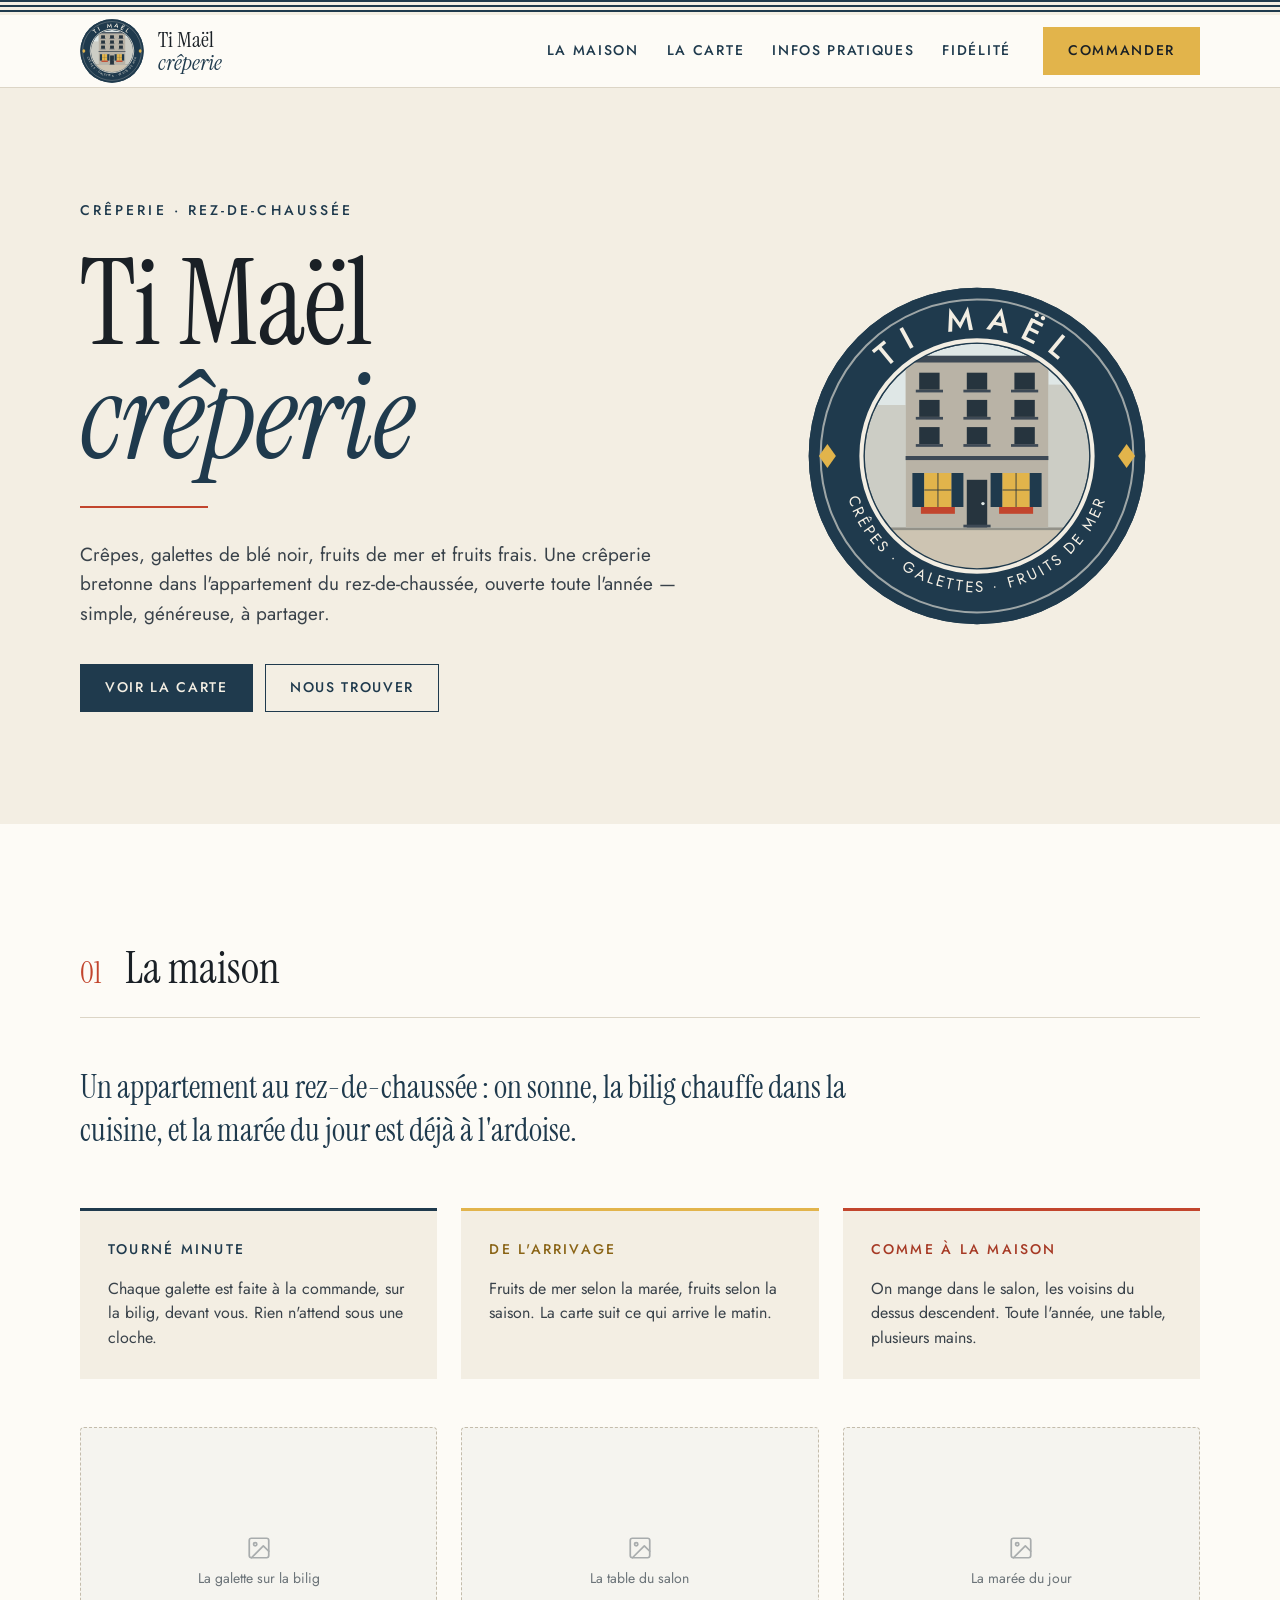
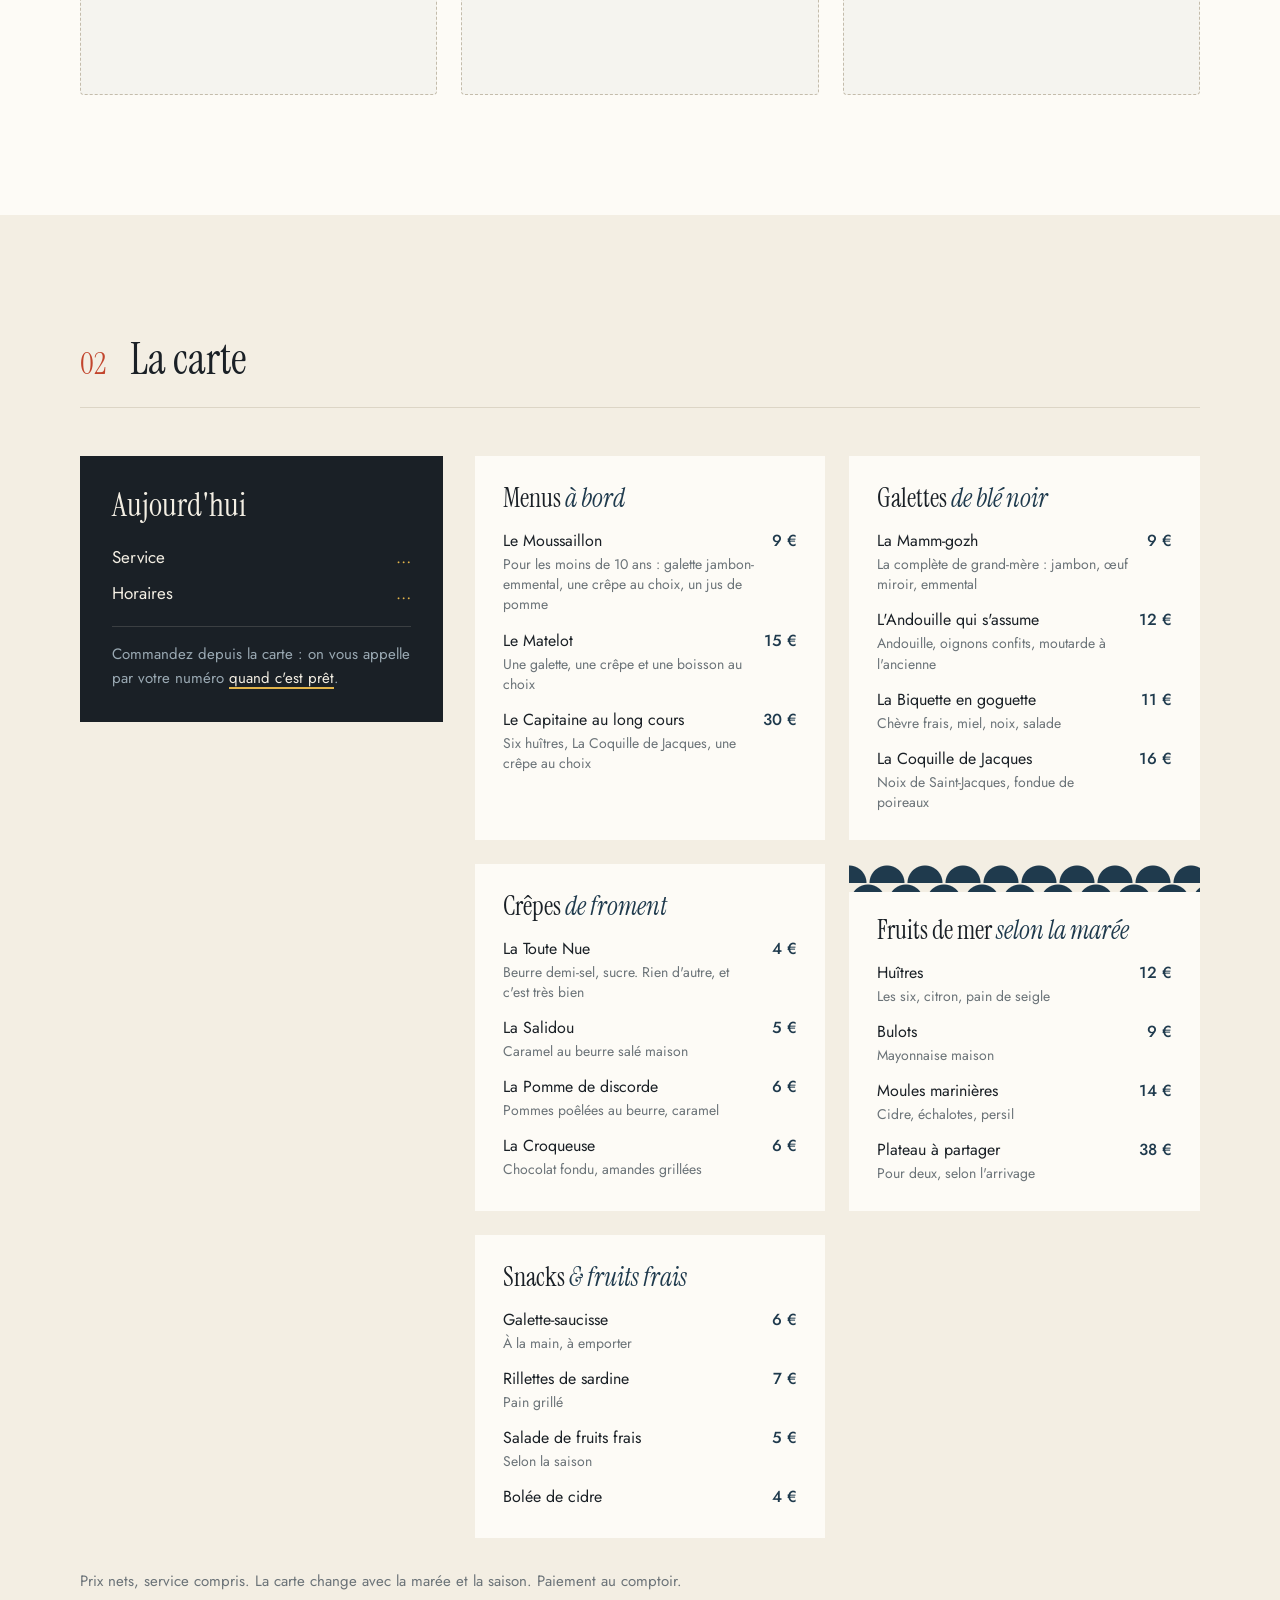
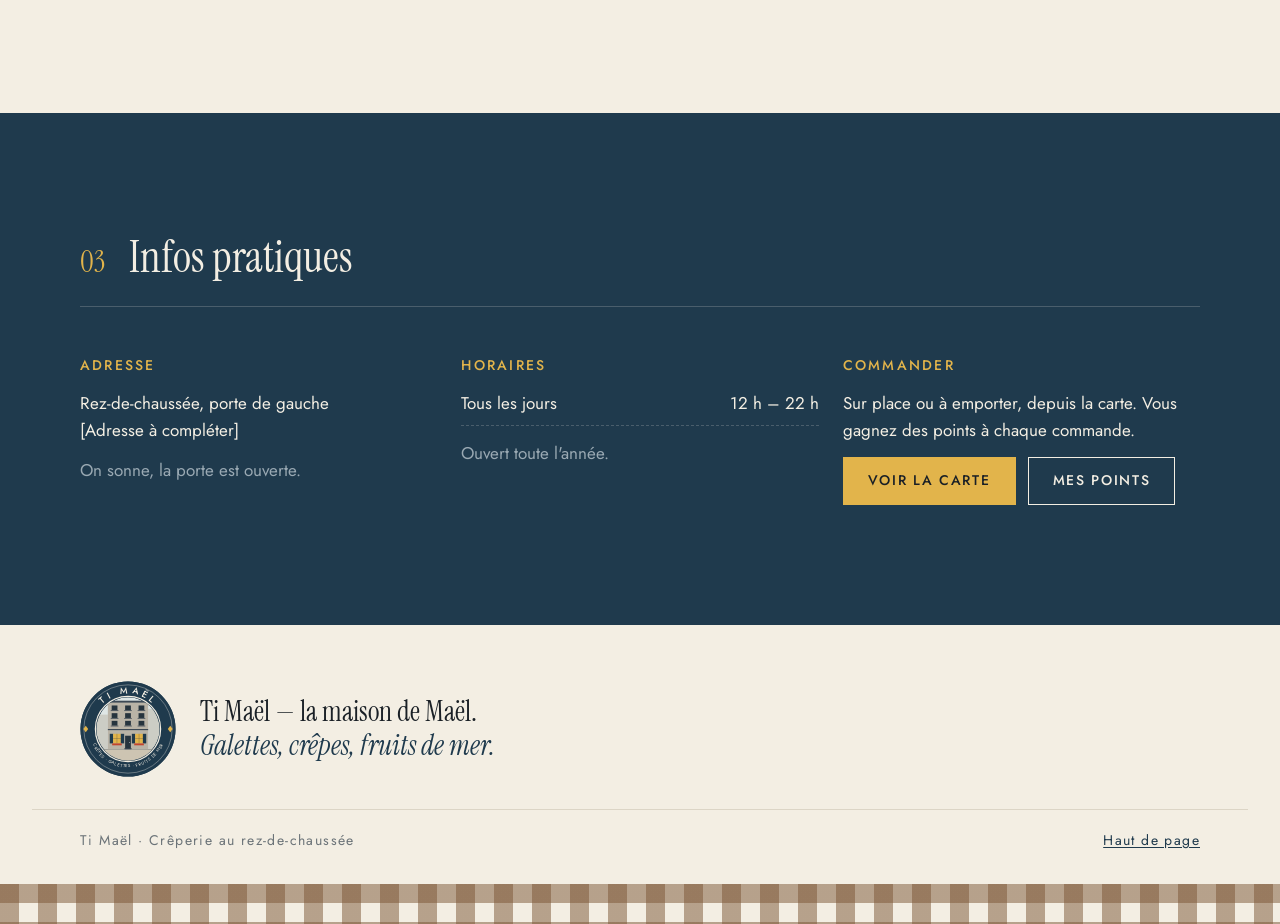
==== commit c7fd1a70: "Noms rigolos pour galettes et crêpes, rubrique Menus à bord Co-Authored-By: Claude Opus 5.5 <noreply" ====
--- a/index.html
+++ b/index.html
@@ -188,22 +188,31 @@
              elle ne répond pas. -->
         <div class="menu" id="menu" aria-live="polite">
           <div class="rubrique">
+            <h3 class="rubrique__titre">Menus <span class="italique">à bord</span></h3>
+            <ul class="rubrique__liste">
+              <li class="plat"><span class="plat__nom">Le Moussaillon<span class="plat__detail">Pour les moins de 10 ans : galette jambon-emmental, une crêpe au choix, un jus de pomme</span></span><span class="plat__prix">9 €</span></li>
+              <li class="plat"><span class="plat__nom">Le Matelot<span class="plat__detail">Une galette, une crêpe et une boisson au choix</span></span><span class="plat__prix">15 €</span></li>
+              <li class="plat"><span class="plat__nom">Le Capitaine au long cours<span class="plat__detail">Six huîtres, La Coquille de Jacques, une crêpe au choix</span></span><span class="plat__prix">30 €</span></li>
+            </ul>
+          </div>
+
+          <div class="rubrique">
             <h3 class="rubrique__titre">Galettes <span class="italique">de blé noir</span></h3>
             <ul class="rubrique__liste">
-              <li class="plat"><span class="plat__nom">Complète<span class="plat__detail">Jambon, œuf miroir, emmental</span></span><span class="plat__prix">9 €</span></li>
-              <li class="plat"><span class="plat__nom">Andouille<span class="plat__detail">Andouille, oignons confits, moutarde à l'ancienne</span></span><span class="plat__prix">12 €</span></li>
-              <li class="plat"><span class="plat__nom">Chèvre-miel<span class="plat__detail">Chèvre frais, miel, noix, salade</span></span><span class="plat__prix">11 €</span></li>
-              <li class="plat"><span class="plat__nom">Saint-Jacques<span class="plat__detail">Noix de Saint-Jacques, fondue de poireaux</span></span><span class="plat__prix">16 €</span></li>
+              <li class="plat"><span class="plat__nom">La Mamm-gozh<span class="plat__detail">La complète de grand-mère : jambon, œuf miroir, emmental</span></span><span class="plat__prix">9 €</span></li>
+              <li class="plat"><span class="plat__nom">L'Andouille qui s'assume<span class="plat__detail">Andouille, oignons confits, moutarde à l'ancienne</span></span><span class="plat__prix">12 €</span></li>
+              <li class="plat"><span class="plat__nom">La Biquette en goguette<span class="plat__detail">Chèvre frais, miel, noix, salade</span></span><span class="plat__prix">11 €</span></li>
+              <li class="plat"><span class="plat__nom">La Coquille de Jacques<span class="plat__detail">Noix de Saint-Jacques, fondue de poireaux</span></span><span class="plat__prix">16 €</span></li>
             </ul>
           </div>
 
           <div class="rubrique">
             <h3 class="rubrique__titre">Crêpes <span class="italique">de froment</span></h3>
             <ul class="rubrique__liste">
-              <li class="plat"><span class="plat__nom">Beurre-sucre</span><span class="plat__prix">4 €</span></li>
-              <li class="plat"><span class="plat__nom">Caramel au beurre salé<span class="plat__detail">Caramel maison</span></span><span class="plat__prix">5 €</span></li>
-              <li class="plat"><span class="plat__nom">Pomme poêlée<span class="plat__detail">Pommes au beurre, caramel</span></span><span class="plat__prix">6 €</span></li>
-              <li class="plat"><span class="plat__nom">Chocolat-amandes<span class="plat__detail">Chocolat fondu, amandes grillées</span></span><span class="plat__prix">6 €</span></li>
+              <li class="plat"><span class="plat__nom">La Toute Nue<span class="plat__detail">Beurre demi-sel, sucre. Rien d'autre, et c'est très bien</span></span><span class="plat__prix">4 €</span></li>
+              <li class="plat"><span class="plat__nom">La Salidou<span class="plat__detail">Caramel au beurre salé maison</span></span><span class="plat__prix">5 €</span></li>
+              <li class="plat"><span class="plat__nom">La Pomme de discorde<span class="plat__detail">Pommes poêlées au beurre, caramel</span></span><span class="plat__prix">6 €</span></li>
+              <li class="plat"><span class="plat__nom">La Croqueuse<span class="plat__detail">Chocolat fondu, amandes grillées</span></span><span class="plat__prix">6 €</span></li>
             </ul>
           </div>
 
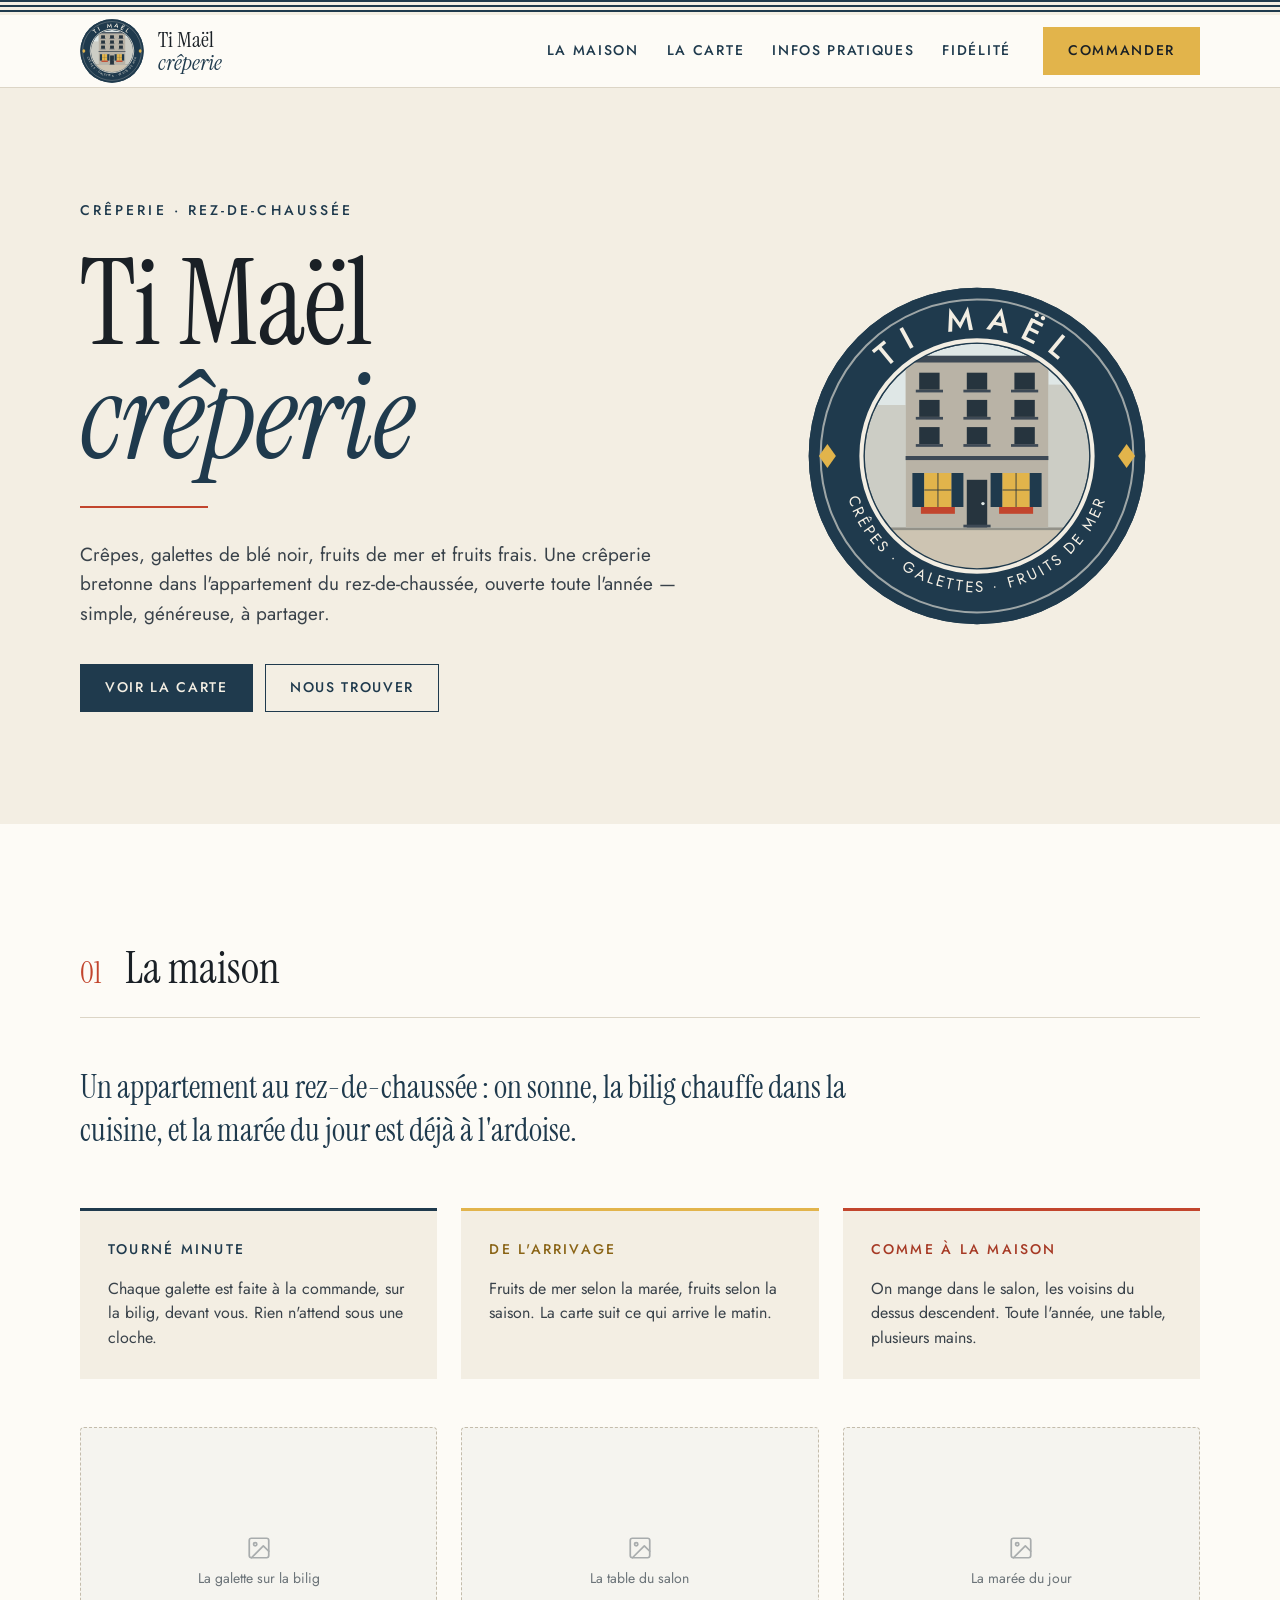
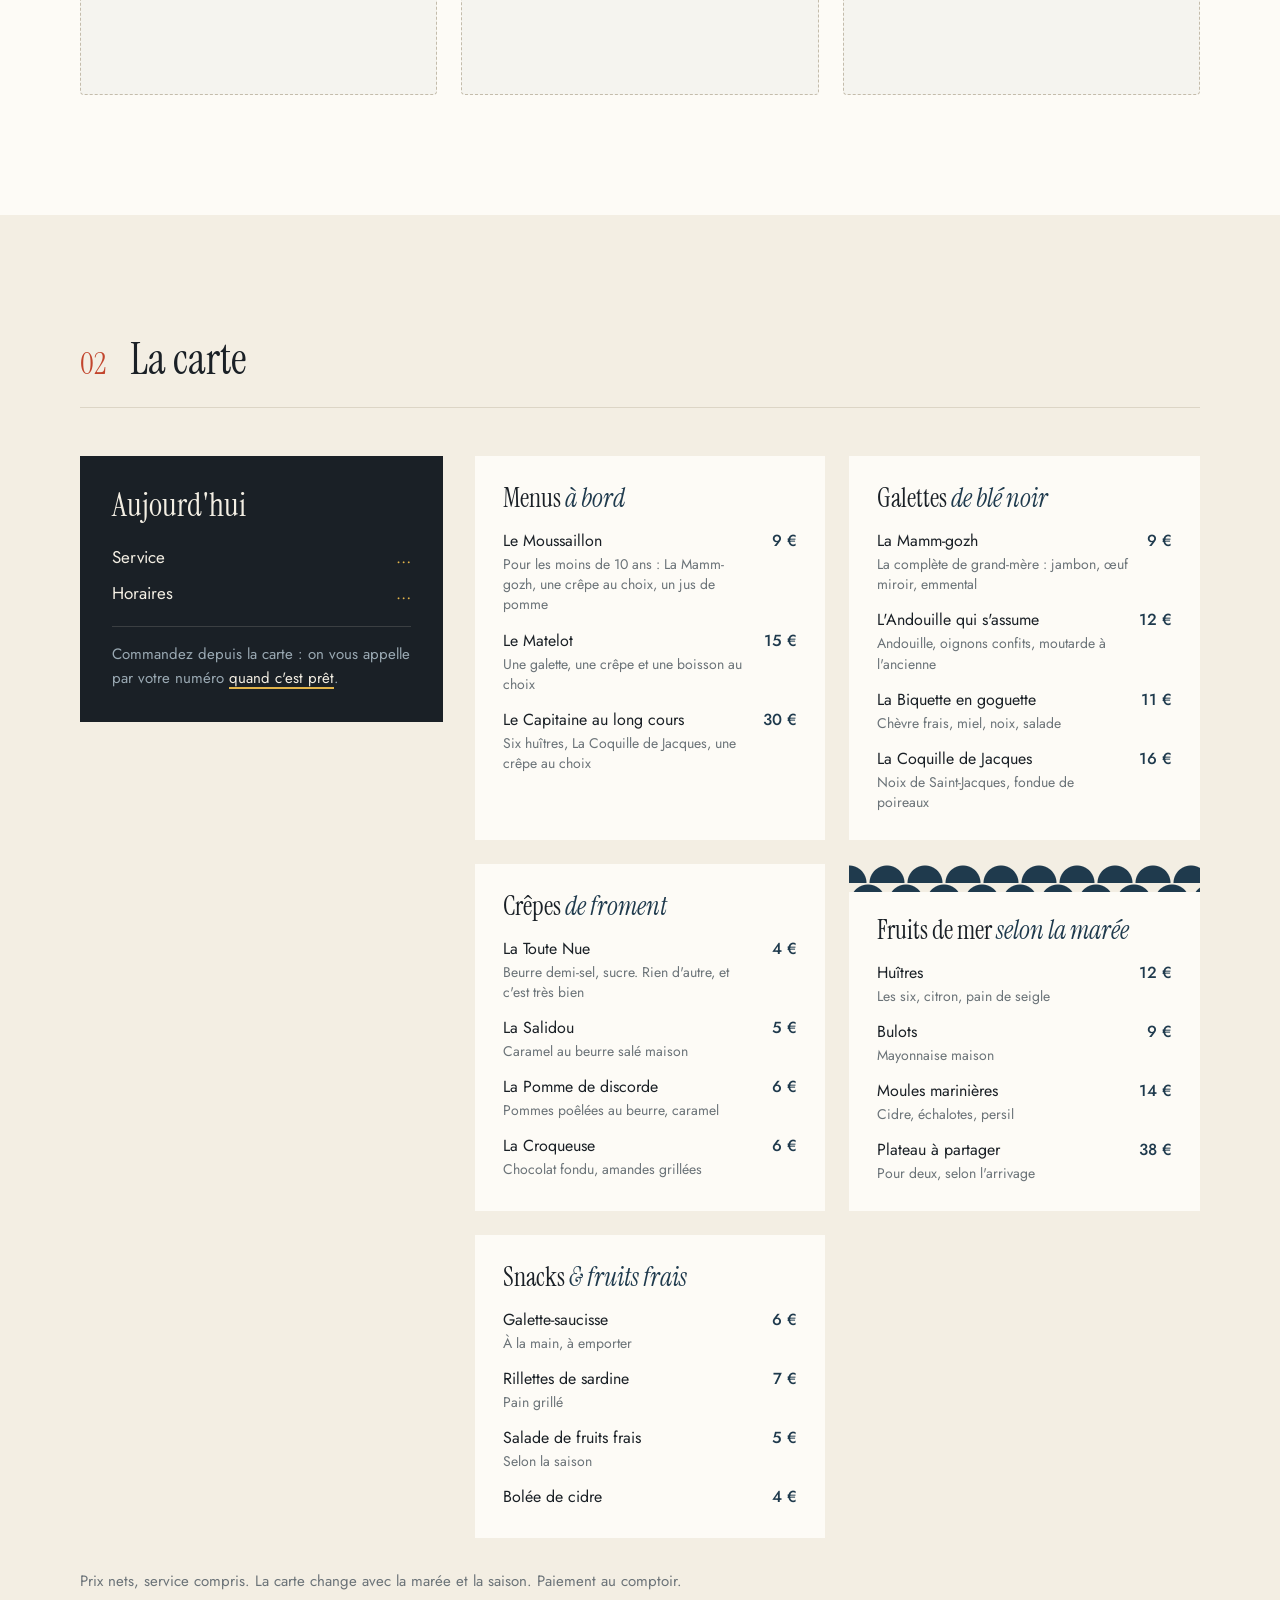
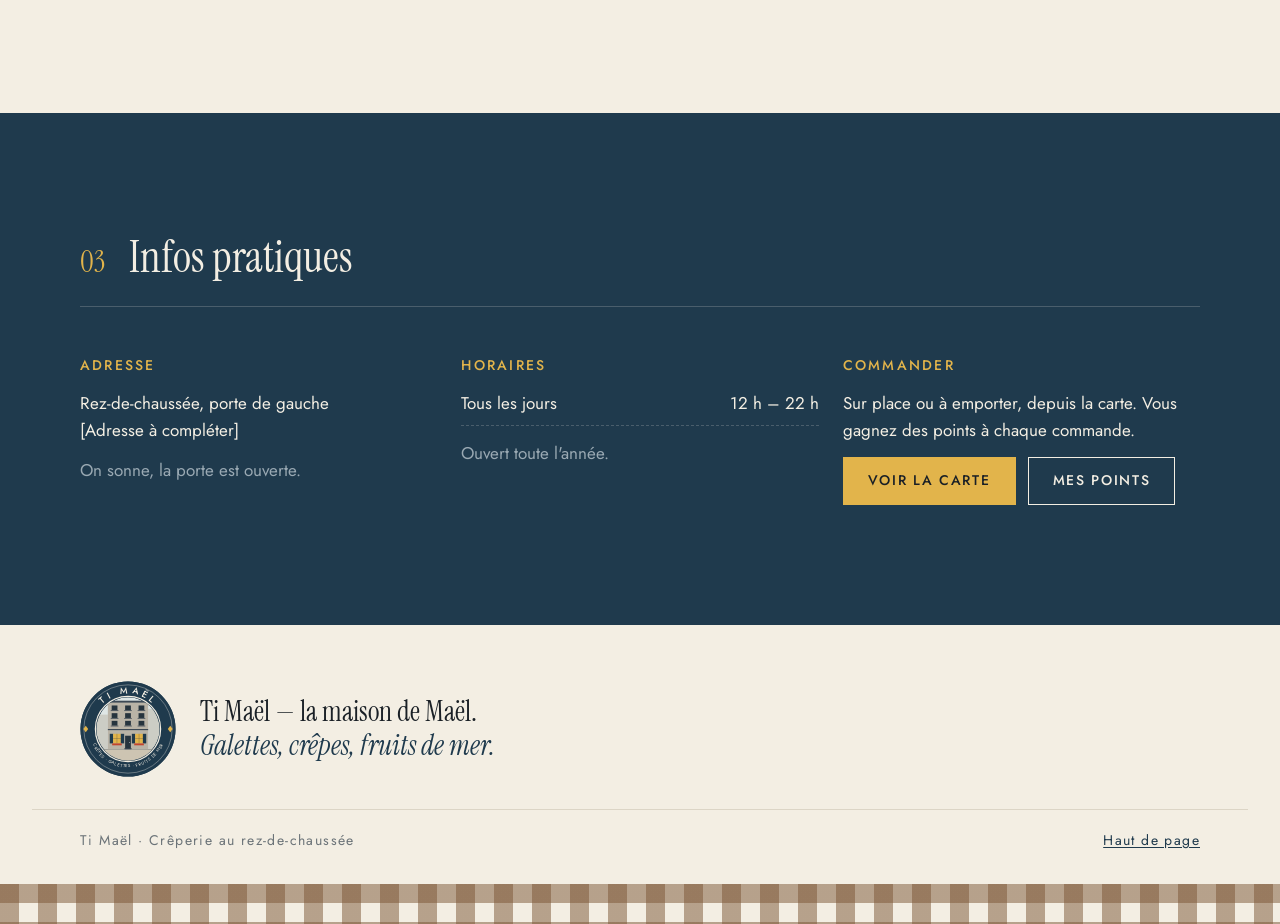
==== commit 56b3cc2d: "Le Moussaillon : La Mamm-gozh à la place de la galette jambon-emmental Co-Authored-By: Claude Opus 5" ====
--- a/index.html
+++ b/index.html
@@ -190,7 +190,7 @@
           <div class="rubrique">
             <h3 class="rubrique__titre">Menus <span class="italique">à bord</span></h3>
             <ul class="rubrique__liste">
-              <li class="plat"><span class="plat__nom">Le Moussaillon<span class="plat__detail">Pour les moins de 10 ans : galette jambon-emmental, une crêpe au choix, un jus de pomme</span></span><span class="plat__prix">9 €</span></li>
+              <li class="plat"><span class="plat__nom">Le Moussaillon<span class="plat__detail">Pour les moins de 10 ans : La Mamm-gozh, une crêpe au choix, un jus de pomme</span></span><span class="plat__prix">9 €</span></li>
               <li class="plat"><span class="plat__nom">Le Matelot<span class="plat__detail">Une galette, une crêpe et une boisson au choix</span></span><span class="plat__prix">15 €</span></li>
               <li class="plat"><span class="plat__nom">Le Capitaine au long cours<span class="plat__detail">Six huîtres, La Coquille de Jacques, une crêpe au choix</span></span><span class="plat__prix">30 €</span></li>
             </ul>
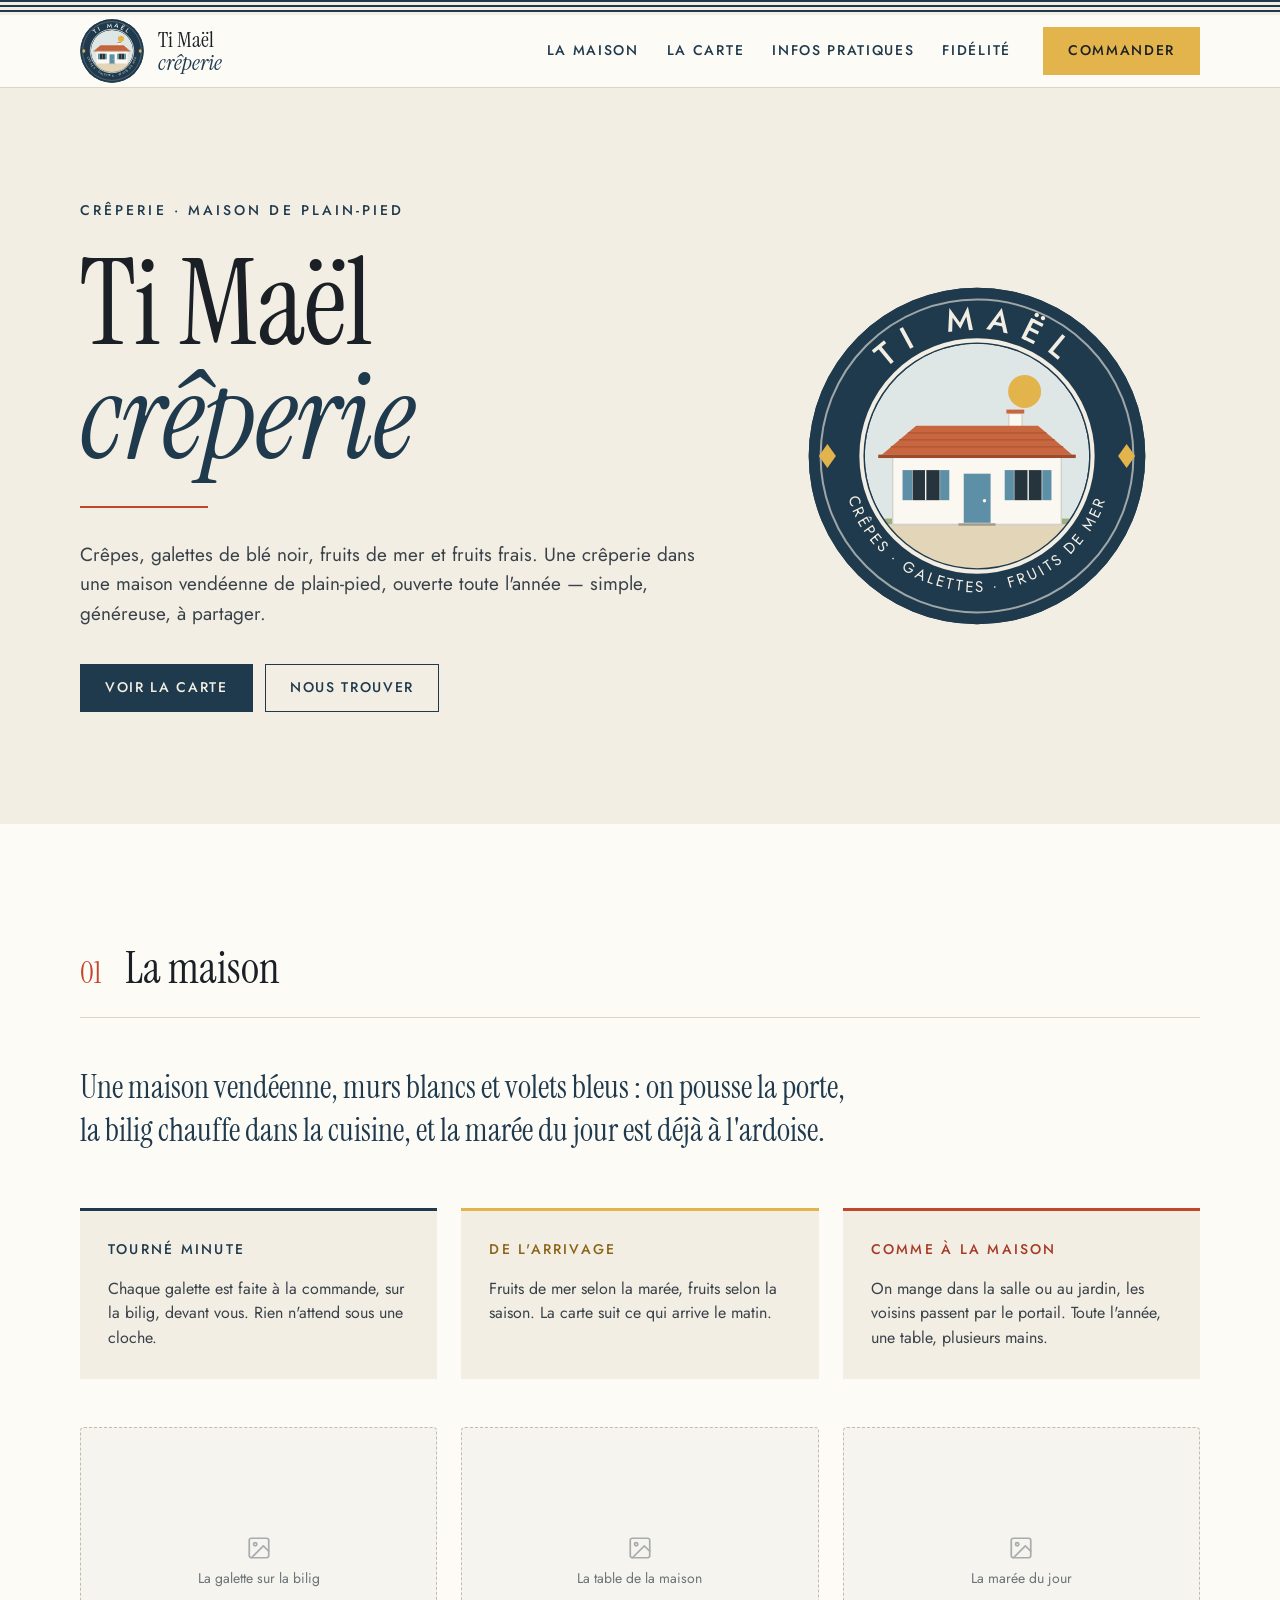
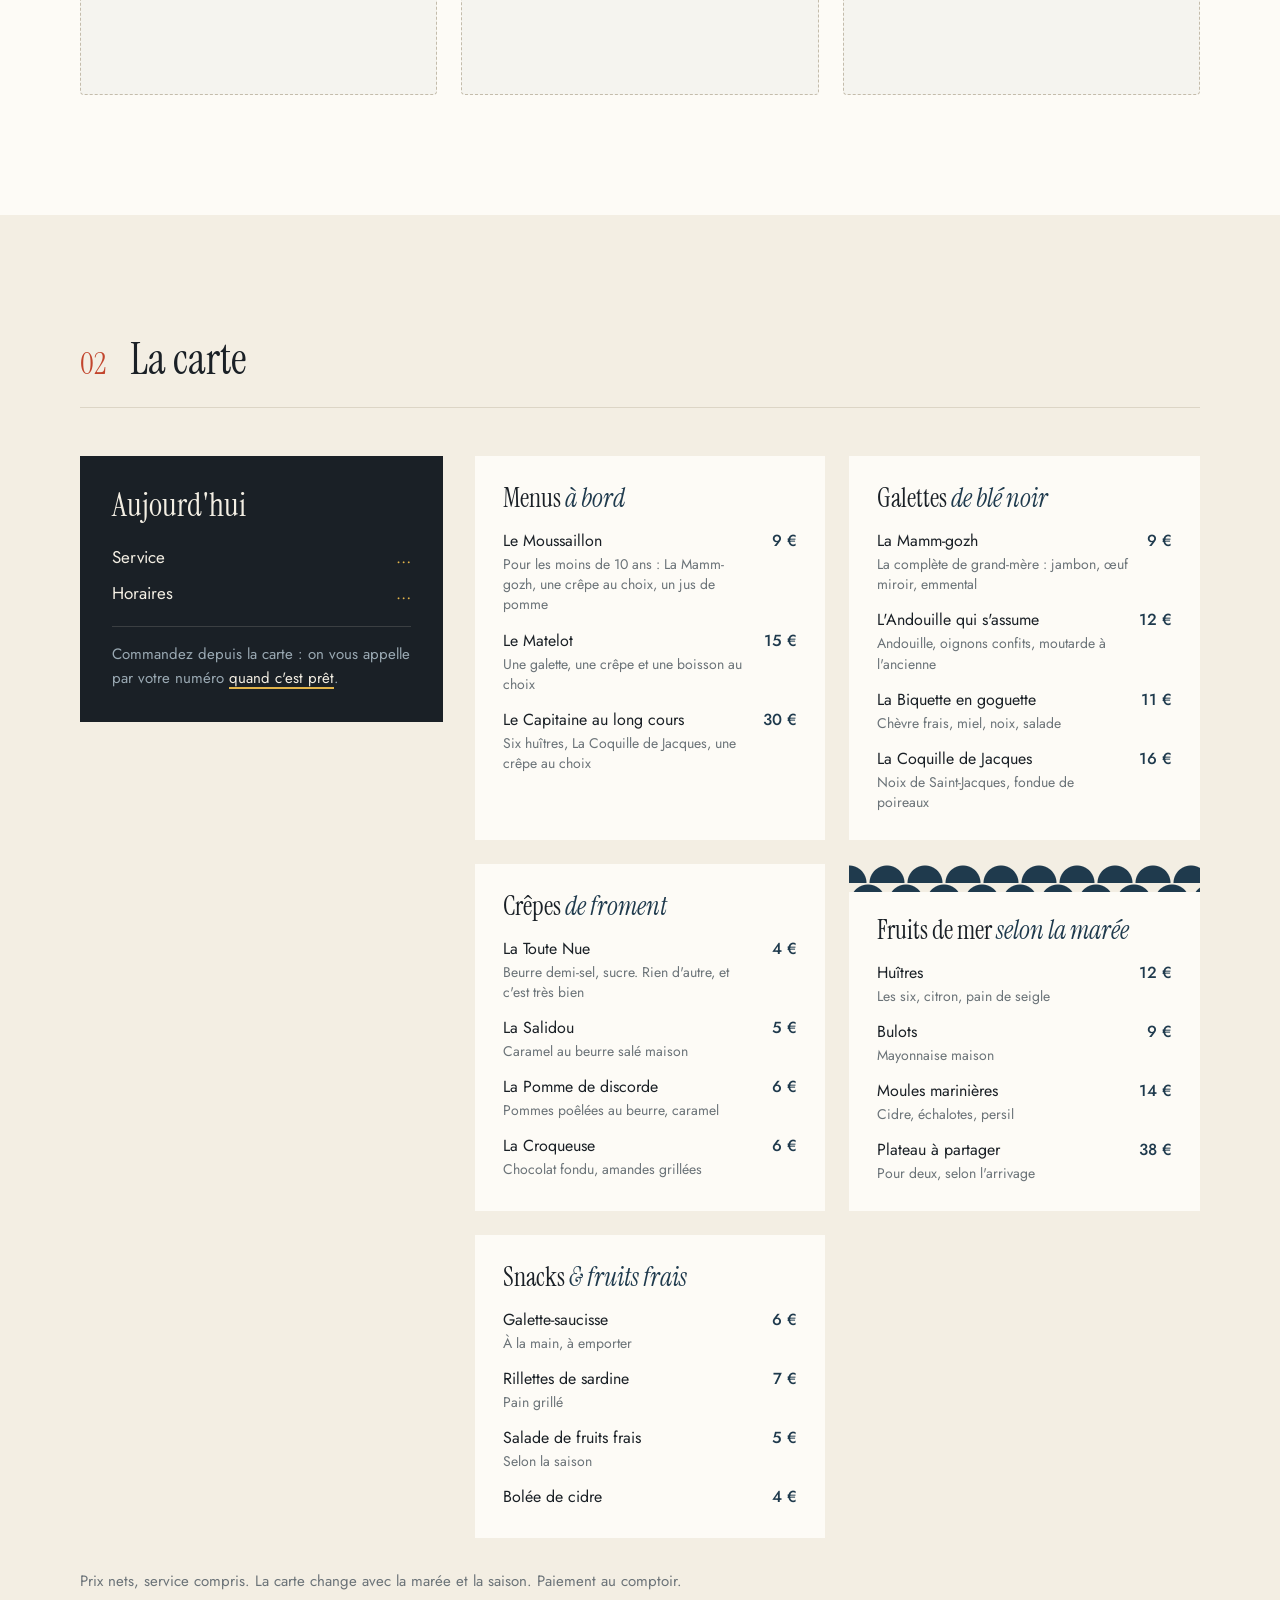
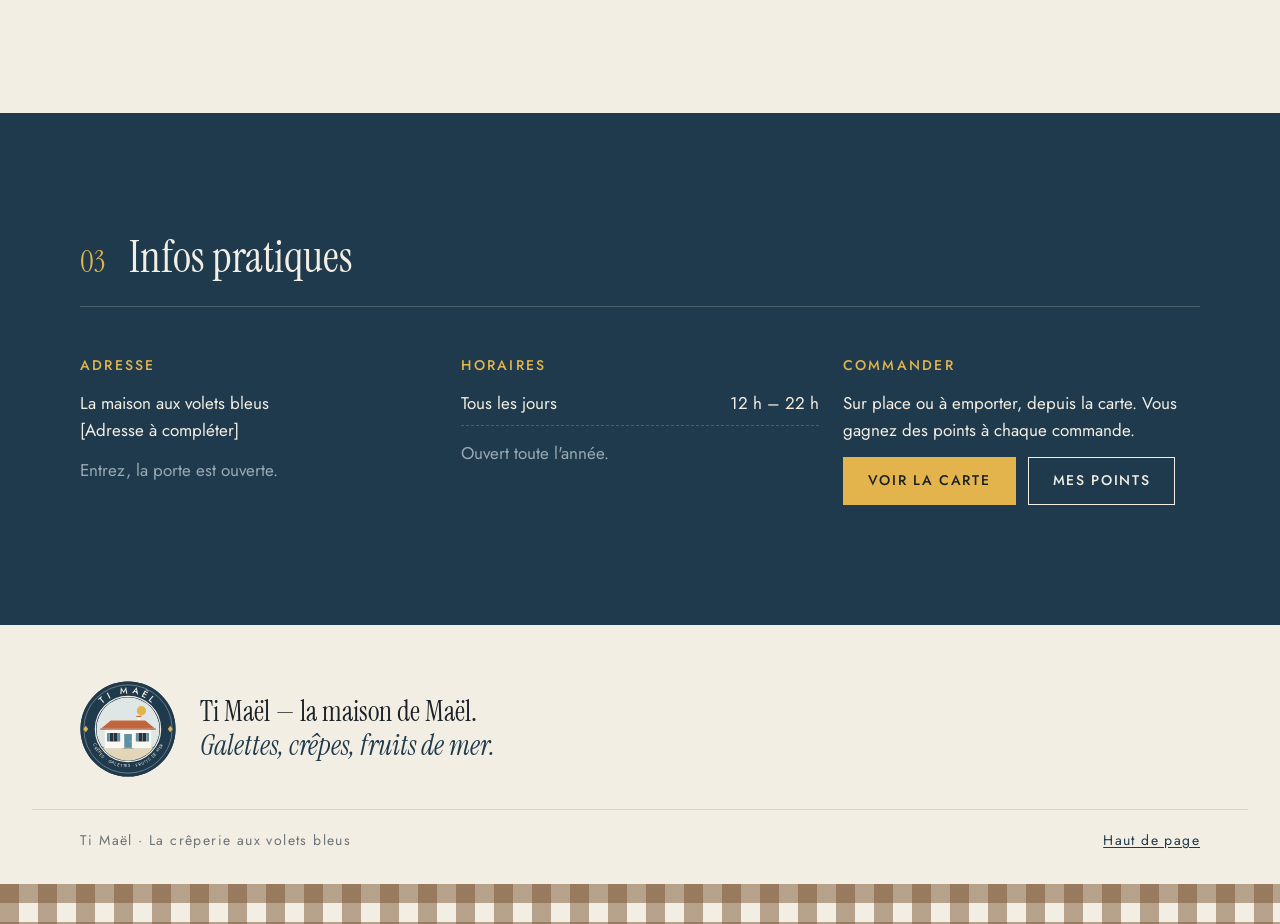
==== commit c3cb0754: "Nouvelle charte : badge maison vendéenne, couleur Volet, textes Le badge montre désormais la maison " ====
--- a/index.html
+++ b/index.html
@@ -3,10 +3,10 @@
 <head>
 <meta charset="utf-8">
 <meta name="viewport" content="width=device-width, initial-scale=1">
-<title>Ti Maël — Crêperie au rez-de-chaussée</title>
-<meta name="description" content="Ti Maël, crêperie bretonne au rez-de-chaussée : galettes de blé noir, crêpes, fruits de mer, snacks et fruits frais. Ouvert toute l'année.">
+<title>Ti Maël — La crêperie aux volets bleus</title>
+<meta name="description" content="Ti Maël, crêperie dans une maison vendéenne de plain-pied : galettes de blé noir, crêpes, fruits de mer, snacks et fruits frais. Ouvert toute l'année.">
 <meta name="theme-color" content="#1f3a4d">
-<meta property="og:title" content="Ti Maël — Crêperie au rez-de-chaussée">
+<meta property="og:title" content="Ti Maël — La crêperie aux volets bleus">
 <meta property="og:description" content="Galettes tournées minute, marée du jour à l'ardoise. Ouvert toute l'année.">
 <meta property="og:image" content="assets/badge.svg">
 <link rel="icon" href="assets/badge.svg" type="image/svg+xml">
@@ -28,38 +28,37 @@
       <circle cx="100" cy="100" r="99" fill="var(--badge-anneau)"/>
       <circle cx="100" cy="100" r="66" fill="var(--badge-ciel)"/>
       <g>
-        <rect x="30" y="70" width="28" height="72" fill="var(--badge-pierre)" opacity="0.5"/>
-        <rect x="142" y="58" width="28" height="84" fill="var(--badge-pierre)" opacity="0.5"/>
-        <rect x="30" y="142" width="140" height="28" fill="var(--badge-sol)"/>
-        <rect x="30" y="142" width="140" height="1.6" fill="var(--badge-vitre)" opacity="0.35"/>
-        <rect x="58" y="44" width="84" height="98" fill="var(--badge-pierre)"/>
-        <rect x="55" y="41" width="90" height="4" fill="var(--badge-toit)"/>
+        <circle cx="128" cy="62" r="9.7" fill="var(--badge-soleil)"/>
+        <rect x="30" y="136.8" width="140" height="3.6" fill="var(--badge-herbe)"/>
+        <rect x="30" y="140.2" width="140" height="29.8" fill="var(--badge-sol)"/>
+        <rect x="30" y="140.2" width="140" height="0.8" fill="var(--badge-contour)"/>
+        <rect x="118.7" y="75" width="7.8" height="8" fill="var(--badge-mur)" stroke="var(--badge-contour)" stroke-width="0.8"/>
+        <rect x="117.3" y="72.7" width="10.5" height="2.3" fill="var(--badge-tuile)"/>
+        <rect x="50.4" y="99.5" width="99.2" height="40.7" fill="var(--badge-mur)" stroke="var(--badge-contour)" stroke-width="0.8"/>
+        <path d="M 64.2,82.2 L 135.9,82.2 L 156,99.2 L 44,99.2 Z" fill="var(--badge-tuile)"/>
+        <g fill="var(--badge-tuile-ombre)">
+          <rect x="59.3" y="86" width="81.5" height="0.8"/>
+          <rect x="54.3" y="90.1" width="91.4" height="0.8"/>
+          <rect x="49.3" y="94.2" width="101.4" height="0.8"/>
+        </g>
+        <rect x="41.9" y="99.2" width="116.2" height="2" fill="var(--badge-avant-toit)"/>
+        <g fill="var(--badge-volet)">
+          <rect x="56.2" y="108.3" width="5.6" height="17.7"/>
+          <rect x="78.3" y="108.3" width="5.4" height="17.7"/>
+          <rect x="116.3" y="108.3" width="5.4" height="17.7"/>
+          <rect x="138.4" y="108.3" width="5.4" height="17.7"/>
+        </g>
         <g fill="var(--badge-vitre)">
-          <rect x="66" y="51" width="12" height="10"/><rect x="94" y="51" width="12" height="10"/><rect x="122" y="51" width="12" height="10"/>
-          <rect x="66" y="67" width="12" height="10"/><rect x="94" y="67" width="12" height="10"/><rect x="122" y="67" width="12" height="10"/>
-          <rect x="66" y="83" width="12" height="10"/><rect x="94" y="83" width="12" height="10"/><rect x="122" y="83" width="12" height="10"/>
+          <rect x="62.1" y="108.3" width="15.9" height="17.7"/>
+          <rect x="122" y="108.3" width="16" height="17.7"/>
         </g>
-        <g fill="var(--badge-toit)">
-          <rect x="64" y="61" width="16" height="1.6"/><rect x="92" y="61" width="16" height="1.6"/><rect x="120" y="61" width="16" height="1.6"/>
-          <rect x="64" y="77" width="16" height="1.6"/><rect x="92" y="77" width="16" height="1.6"/><rect x="120" y="77" width="16" height="1.6"/>
-          <rect x="64" y="93" width="16" height="1.6"/><rect x="92" y="93" width="16" height="1.6"/><rect x="120" y="93" width="16" height="1.6"/>
+        <g fill="var(--badge-mur)">
+          <rect x="69.4" y="108.3" width="0.8" height="17.7"/>
+          <rect x="129.7" y="108.3" width="0.8" height="17.7"/>
         </g>
-        <rect x="58" y="100" width="84" height="2.4" fill="var(--badge-toit)"/>
-        <rect x="62" y="110" width="7" height="20" fill="var(--badge-store-a)"/>
-        <rect x="69" y="110" width="16" height="20" fill="var(--badge-enseigne)"/>
-        <rect x="76.5" y="110" width="1" height="20" fill="var(--badge-vitre)" opacity="0.5"/>
-        <rect x="69" y="119.5" width="16" height="1" fill="var(--badge-vitre)" opacity="0.5"/>
-        <rect x="85" y="110" width="7" height="20" fill="var(--badge-store-a)"/>
-        <rect x="108" y="110" width="7" height="20" fill="var(--badge-store-a)"/>
-        <rect x="115" y="110" width="16" height="20" fill="var(--badge-enseigne)"/>
-        <rect x="122.5" y="110" width="1" height="20" fill="var(--badge-vitre)" opacity="0.5"/>
-        <rect x="115" y="119.5" width="16" height="1" fill="var(--badge-vitre)" opacity="0.5"/>
-        <rect x="131" y="110" width="7" height="20" fill="var(--badge-store-a)"/>
-        <rect x="67" y="130" width="20" height="4" fill="var(--badge-porte)"/>
-        <rect x="113" y="130" width="20" height="4" fill="var(--badge-porte)"/>
-        <rect x="94" y="114" width="12" height="28" fill="var(--badge-vitre)"/>
-        <circle cx="103.5" cy="128" r="1" fill="var(--badge-ciel)"/>
-        <rect x="92" y="140.4" width="16" height="1.6" fill="var(--badge-toit)"/>
+        <rect x="92.2" y="110.4" width="15.8" height="28.9" fill="var(--badge-porte)"/>
+        <circle cx="104.4" cy="126.3" r="1" fill="var(--badge-mur)"/>
+        <rect x="89.1" y="139.6" width="21.8" height="1.4" fill="var(--badge-seuil)"/>
       </g>
       <path d="M 100,1 A 99,99 0 1 0 100,199 A 99,99 0 1 0 100,1 Z M 100,34 A 66,66 0 1 1 100,166 A 66,66 0 1 1 100,34 Z" fill="var(--badge-anneau)" fill-rule="evenodd"/>
       <circle cx="100" cy="100" r="92" fill="none" stroke="var(--badge-lettrage)" stroke-width="1.2" opacity="0.6"/>
@@ -102,17 +101,17 @@
   <section class="accueil" id="haut" aria-labelledby="titre-accueil">
     <div class="conteneur accueil__grille">
       <div class="accueil__corps">
-        <p class="mention">Crêperie · rez-de-chaussée</p>
+        <p class="mention">Crêperie · maison de plain-pied</p>
         <h1 class="accueil__titre" id="titre-accueil">Ti Maël<br><span class="italique">crêperie</span></h1>
         <div class="filet-homard" aria-hidden="true"></div>
-        <p class="accueil__accroche">Crêpes, galettes de blé noir, fruits de mer et fruits frais. Une crêperie bretonne dans l'appartement du rez-de-chaussée, ouverte toute l'année — simple, généreuse, à partager.</p>
+        <p class="accueil__accroche">Crêpes, galettes de blé noir, fruits de mer et fruits frais. Une crêperie dans une maison vendéenne de plain-pied, ouverte toute l'année — simple, généreuse, à partager.</p>
         <div class="accueil__actions">
           <a class="bouton bouton--ardoise" href="#carte">Voir la carte</a>
           <a class="bouton bouton--contour" href="#infos">Nous trouver</a>
         </div>
       </div>
       <div class="accueil__badge">
-        <svg class="badge" viewBox="0 0 200 200" role="img" aria-label="Badge Ti Maël : l'immeuble et son appartement du rez-de-chaussée, volets ouverts"><use href="#badge" width="200" height="200"/></svg>
+        <svg class="badge" viewBox="0 0 200 200" role="img" aria-label="Badge Ti Maël : la maison vendéenne de plain-pied, murs chaulés, toit de tuiles, volets bleus"><use href="#badge" width="200" height="200"/></svg>
       </div>
     </div>
   </section>
@@ -127,7 +126,7 @@
         <h2 class="entete__titre" id="titre-maison">La maison</h2>
       </header>
 
-      <p class="chapo">Un appartement au rez-de-chaussée : on sonne, la bilig chauffe dans la cuisine, et la marée du jour est déjà à l'ardoise.</p>
+      <p class="chapo">Une maison vendéenne, murs blancs et volets bleus : on pousse la porte, la bilig chauffe dans la cuisine, et la marée du jour est déjà à l'ardoise.</p>
 
       <div class="trio">
         <article class="principe">
@@ -140,7 +139,7 @@
         </article>
         <article class="principe principe--homard">
           <h3 class="surtitre surtitre--alerte">Comme à la maison</h3>
-          <p class="principe__texte">On mange dans le salon, les voisins du dessus descendent. Toute l'année, une table, plusieurs mains.</p>
+          <p class="principe__texte">On mange dans la salle ou au jardin, les voisins passent par le portail. Toute l'année, une table, plusieurs mains.</p>
         </article>
       </div>
 
@@ -151,7 +150,7 @@
         </figure>
         <figure class="emplacement-photo">
           <svg width="26" height="26" viewBox="0 0 24 24" fill="none" stroke="currentColor" stroke-width="1.6" stroke-linecap="round" stroke-linejoin="round" aria-hidden="true"><rect x="3" y="3" width="18" height="18" rx="2"/><circle cx="8.5" cy="8.5" r="1.5"/><path d="m21 15-5-5L5 21"/></svg>
-          <figcaption>La table du salon</figcaption>
+          <figcaption>La table de la maison</figcaption>
         </figure>
         <figure class="emplacement-photo">
           <svg width="26" height="26" viewBox="0 0 24 24" fill="none" stroke="currentColor" stroke-width="1.6" stroke-linecap="round" stroke-linejoin="round" aria-hidden="true"><rect x="3" y="3" width="18" height="18" rx="2"/><circle cx="8.5" cy="8.5" r="1.5"/><path d="m21 15-5-5L5 21"/></svg>
@@ -269,8 +268,8 @@
       <div class="trio infos">
         <div class="info">
           <h3 class="surtitre surtitre--clair">Adresse</h3>
-          <p class="info__texte">Rez-de-chaussée, porte de gauche<br>[Adresse à compléter]</p>
-          <p class="info__texte info__texte--doux">On sonne, la porte est ouverte.</p>
+          <p class="info__texte">La maison aux volets bleus<br>[Adresse à compléter]</p>
+          <p class="info__texte info__texte--doux">Entrez, la porte est ouverte.</p>
         </div>
         <div class="info">
           <h3 class="surtitre surtitre--clair">Horaires</h3>
@@ -383,7 +382,7 @@
     <p class="pied-site__phrase">Ti Maël — la maison de Maël.<br><span class="italique">Galettes, crêpes, fruits de mer.</span></p>
   </div>
   <div class="conteneur pied-site__bas">
-    <p class="pied">Ti Maël · Crêperie au rez-de-chaussée</p>
+    <p class="pied">Ti Maël · La crêperie aux volets bleus</p>
     <p class="pied"><a href="#haut">Haut de page</a></p>
   </div>
   <div class="bandeau-nappe" aria-hidden="true"></div>
--- a/assets/styles.css
+++ b/assets/styles.css
@@ -17,7 +17,7 @@
   /* Accents */
   --homard: #c2452d;
   --ble-noir: #7a5434;
-  --goemon: #4f6b4a;
+  --volet: #5d8fa6;
   --encre: #1a2026;
 
   /* Déclinaisons de lisibilité */
@@ -254,13 +254,18 @@
   --badge-lettrage: var(--lin);
   --badge-marque: var(--beurre);
   --badge-ciel: #dfe7e6;
-  --badge-sol: #cdc4b2;
-  --badge-pierre: #b9b3a6;
-  --badge-toit: #3d4955;
+  --badge-soleil: var(--beurre);
+  --badge-herbe: #9fae7c;
+  --badge-sol: #e3d6b8;
+  --badge-contour: #d2d1cc;
+  --badge-mur: #fbf8f1;
+  --badge-tuile: #c8673f;
+  --badge-tuile-ombre: #b05734;
+  --badge-avant-toit: #9e4a2b;
+  --badge-volet: var(--volet);
   --badge-vitre: #26343e;
-  --badge-porte: var(--homard);
-  --badge-store-a: var(--ardoise);
-  --badge-enseigne: var(--beurre);
+  --badge-porte: var(--volet);
+  --badge-seuil: #a09a87;
 }
 
 /* Monochrome, à poser sur un aplat Ardoise. */
@@ -269,13 +274,18 @@
   --badge-lettrage: var(--ardoise);
   --badge-marque: var(--ardoise);
   --badge-ciel: var(--lin);
+  --badge-soleil: var(--ardoise);
+  --badge-herbe: var(--lin);
   --badge-sol: var(--lin);
-  --badge-pierre: var(--lin);
-  --badge-toit: var(--ardoise);
+  --badge-contour: var(--ardoise);
+  --badge-mur: var(--lin);
+  --badge-tuile: var(--ardoise);
+  --badge-tuile-ombre: var(--lin);
+  --badge-avant-toit: var(--ardoise);
+  --badge-volet: var(--lin);
   --badge-vitre: var(--ardoise);
   --badge-porte: var(--ardoise);
-  --badge-store-a: var(--ardoise);
-  --badge-enseigne: var(--ardoise);
+  --badge-seuil: var(--ardoise);
 }
 
 /* --------------------------------------------------------------------------
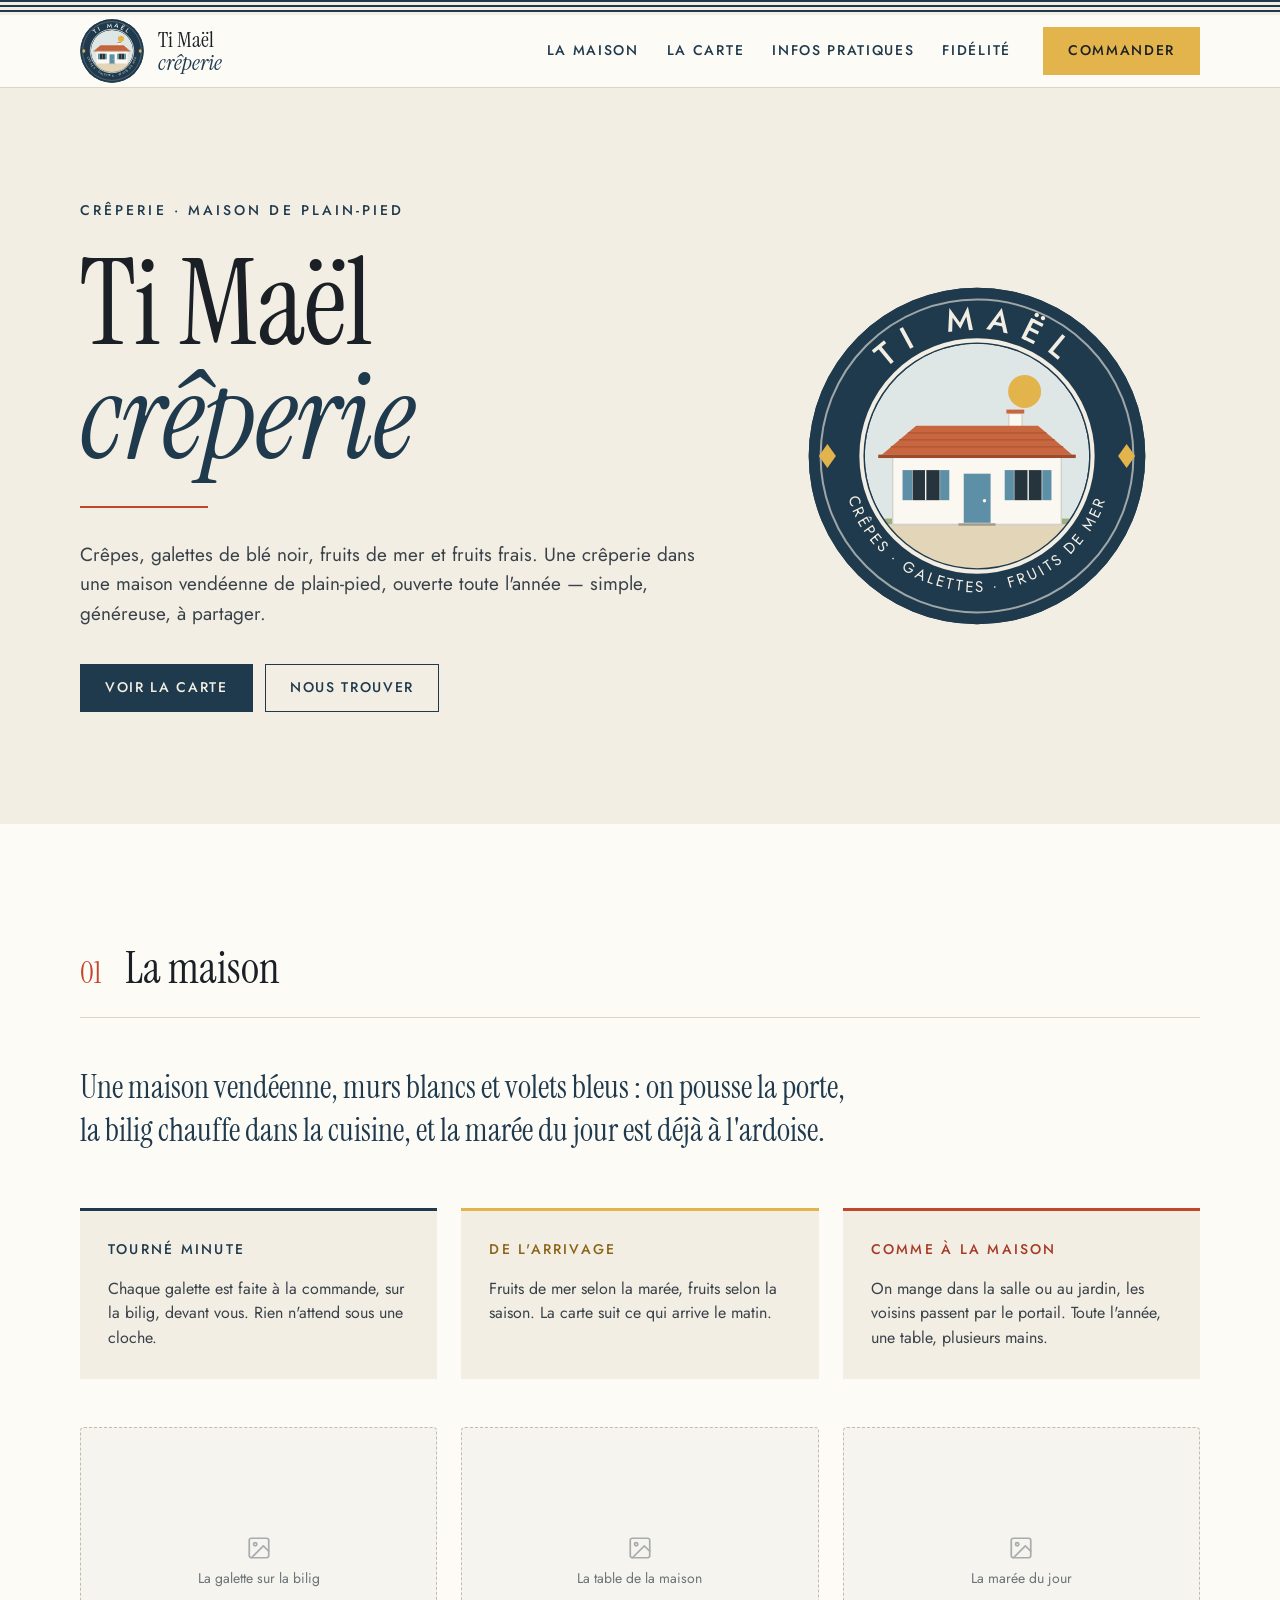
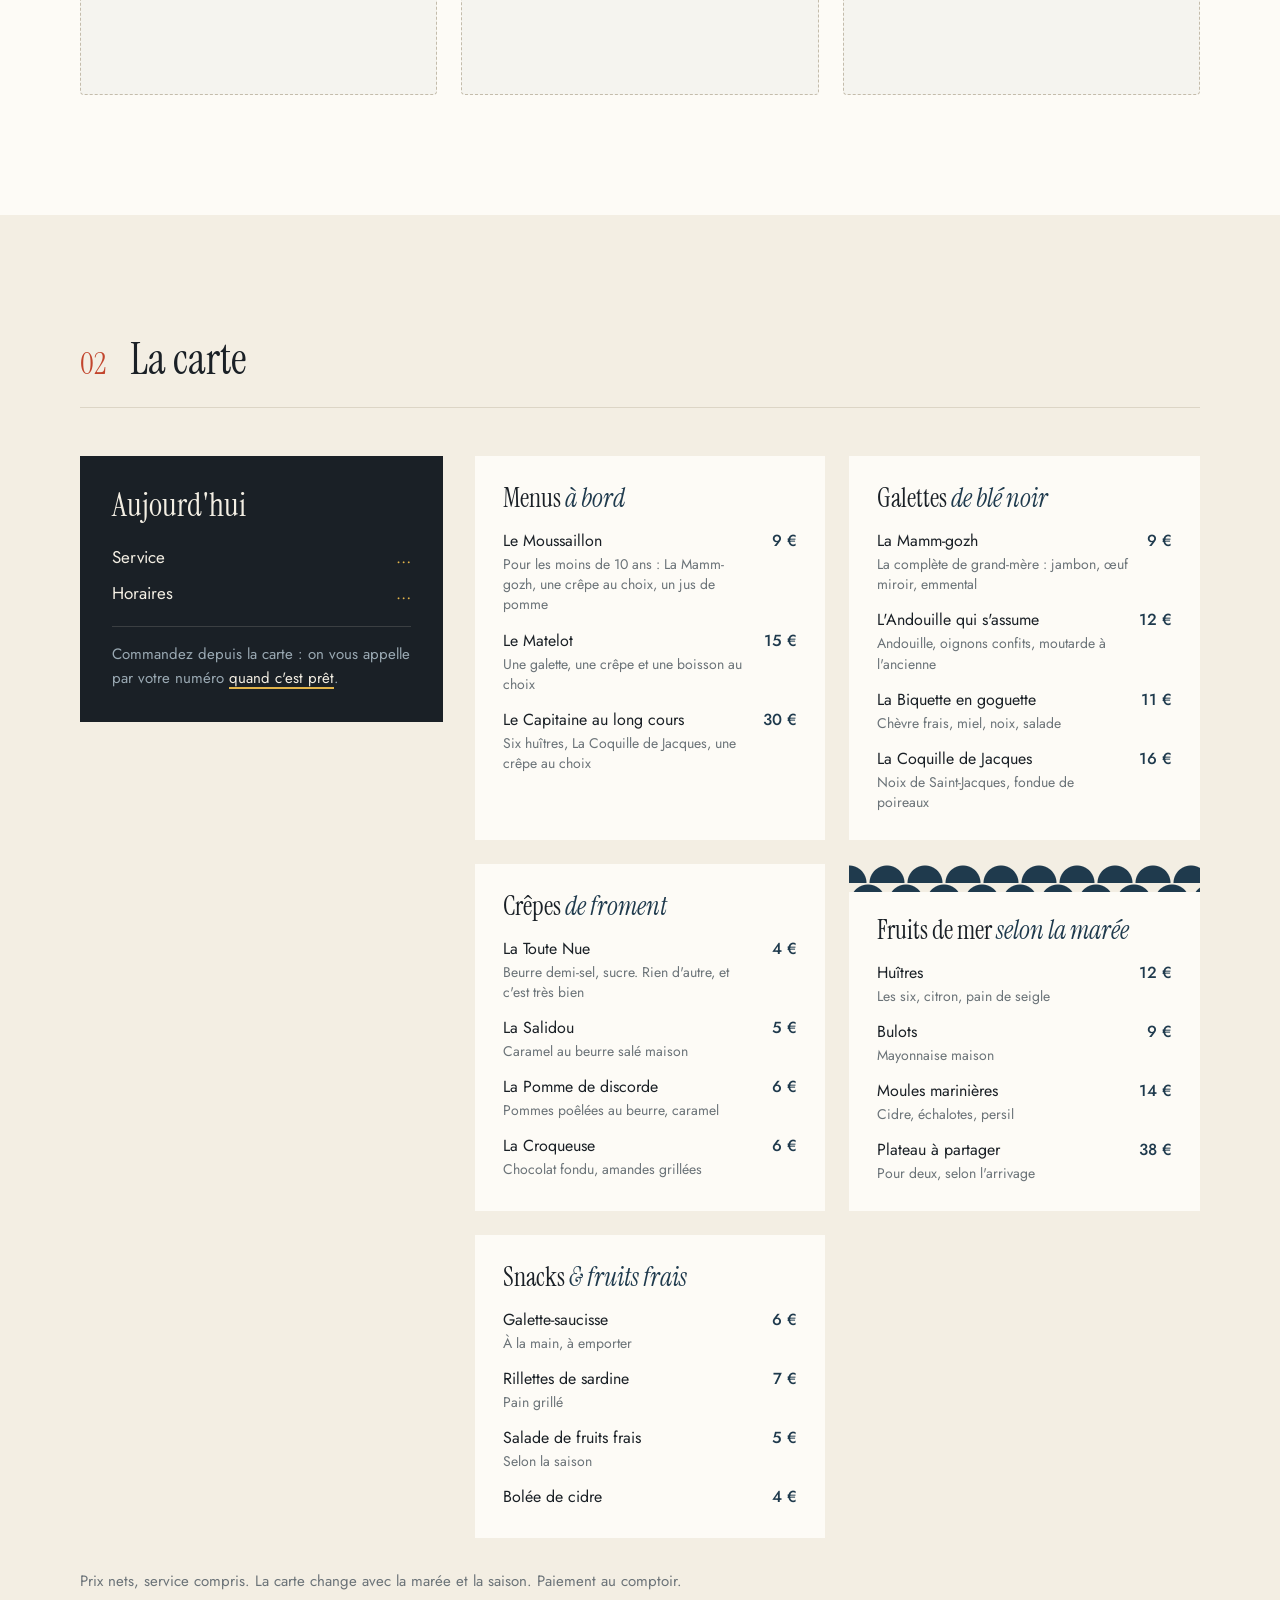
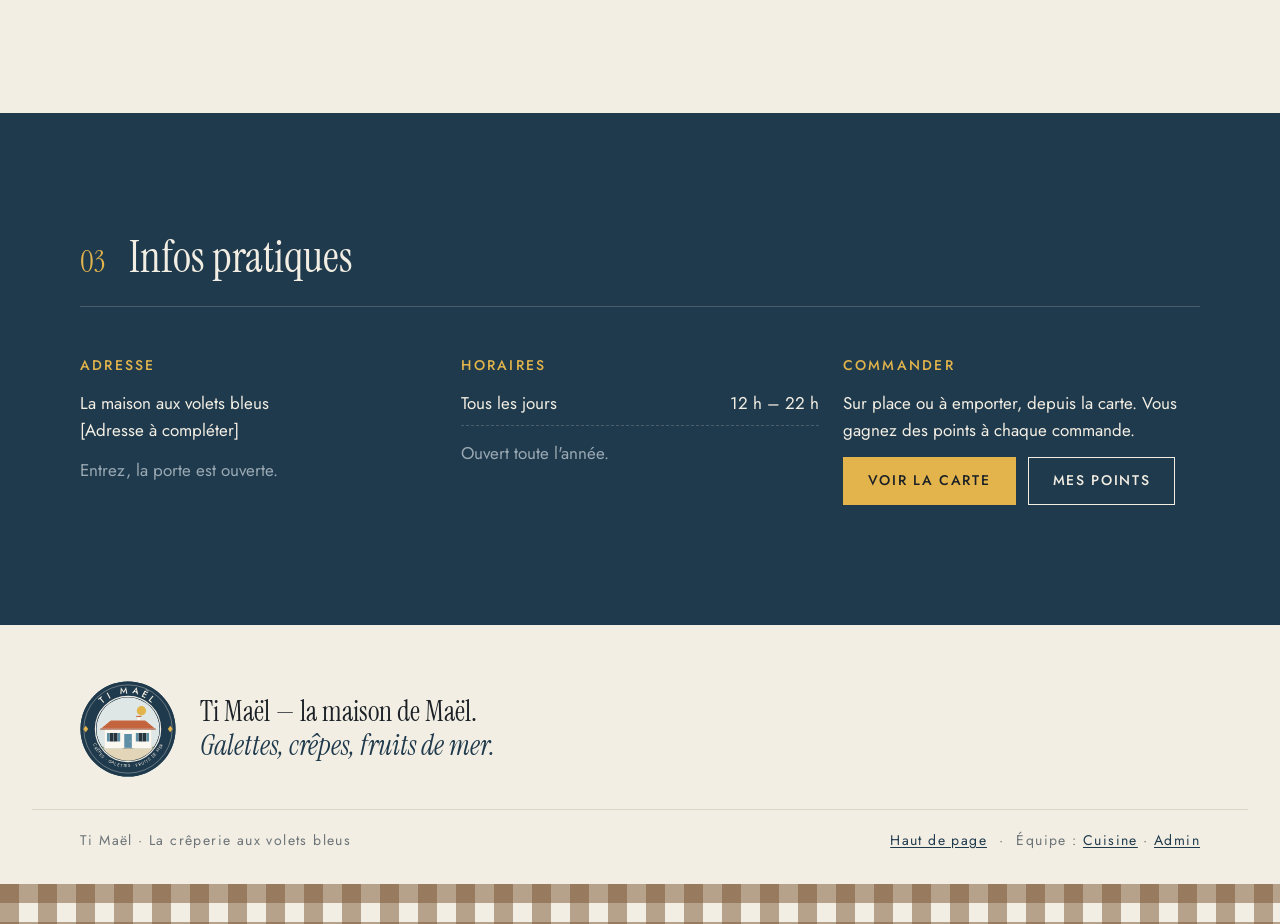
==== commit af55eff4: "Accès équipe : liens Cuisine et Admin, adresses /cuisine et /admin Co-Authored-By: Claude Opus 5.5 <" ====
--- a/index.html
+++ b/index.html
@@ -383,7 +383,11 @@
   </div>
   <div class="conteneur pied-site__bas">
     <p class="pied">Ti Maël · La crêperie aux volets bleus</p>
-    <p class="pied"><a href="#haut">Haut de page</a></p>
+    <p class="pied pied-site__liens">
+      <a href="#haut">Haut de page</a>
+      <span aria-hidden="true">·</span>
+      <span>Équipe : <a href="cuisine.html">Cuisine</a> · <a href="gestion.html">Admin</a></span>
+    </p>
   </div>
   <div class="bandeau-nappe" aria-hidden="true"></div>
 </footer>
--- a/assets/styles.css
+++ b/assets/styles.css
@@ -1334,3 +1334,9 @@
 .etoiles input:focus-visible + label {
   outline: 2px solid var(--ardoise);
 }
+
+.pied-site__liens {
+  display: flex;
+  flex-wrap: wrap;
+  gap: 4px 12px;
+}
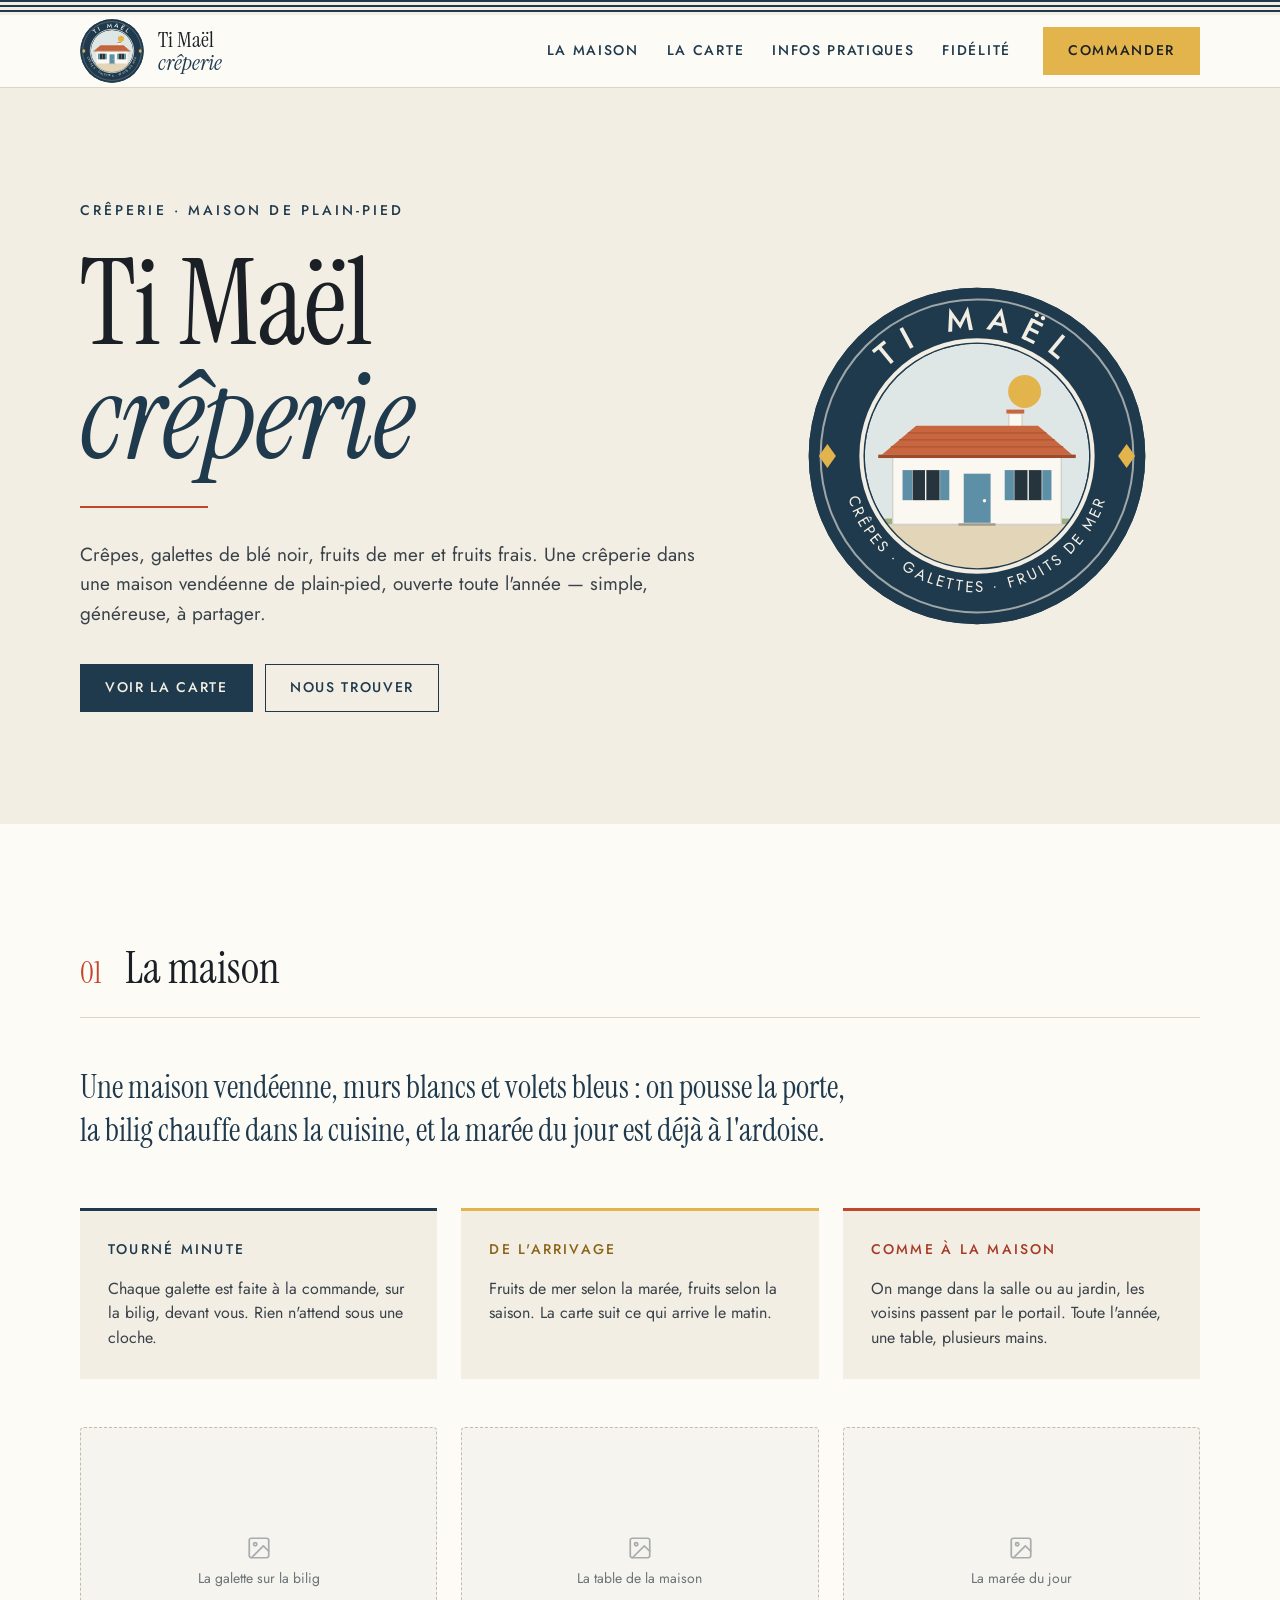
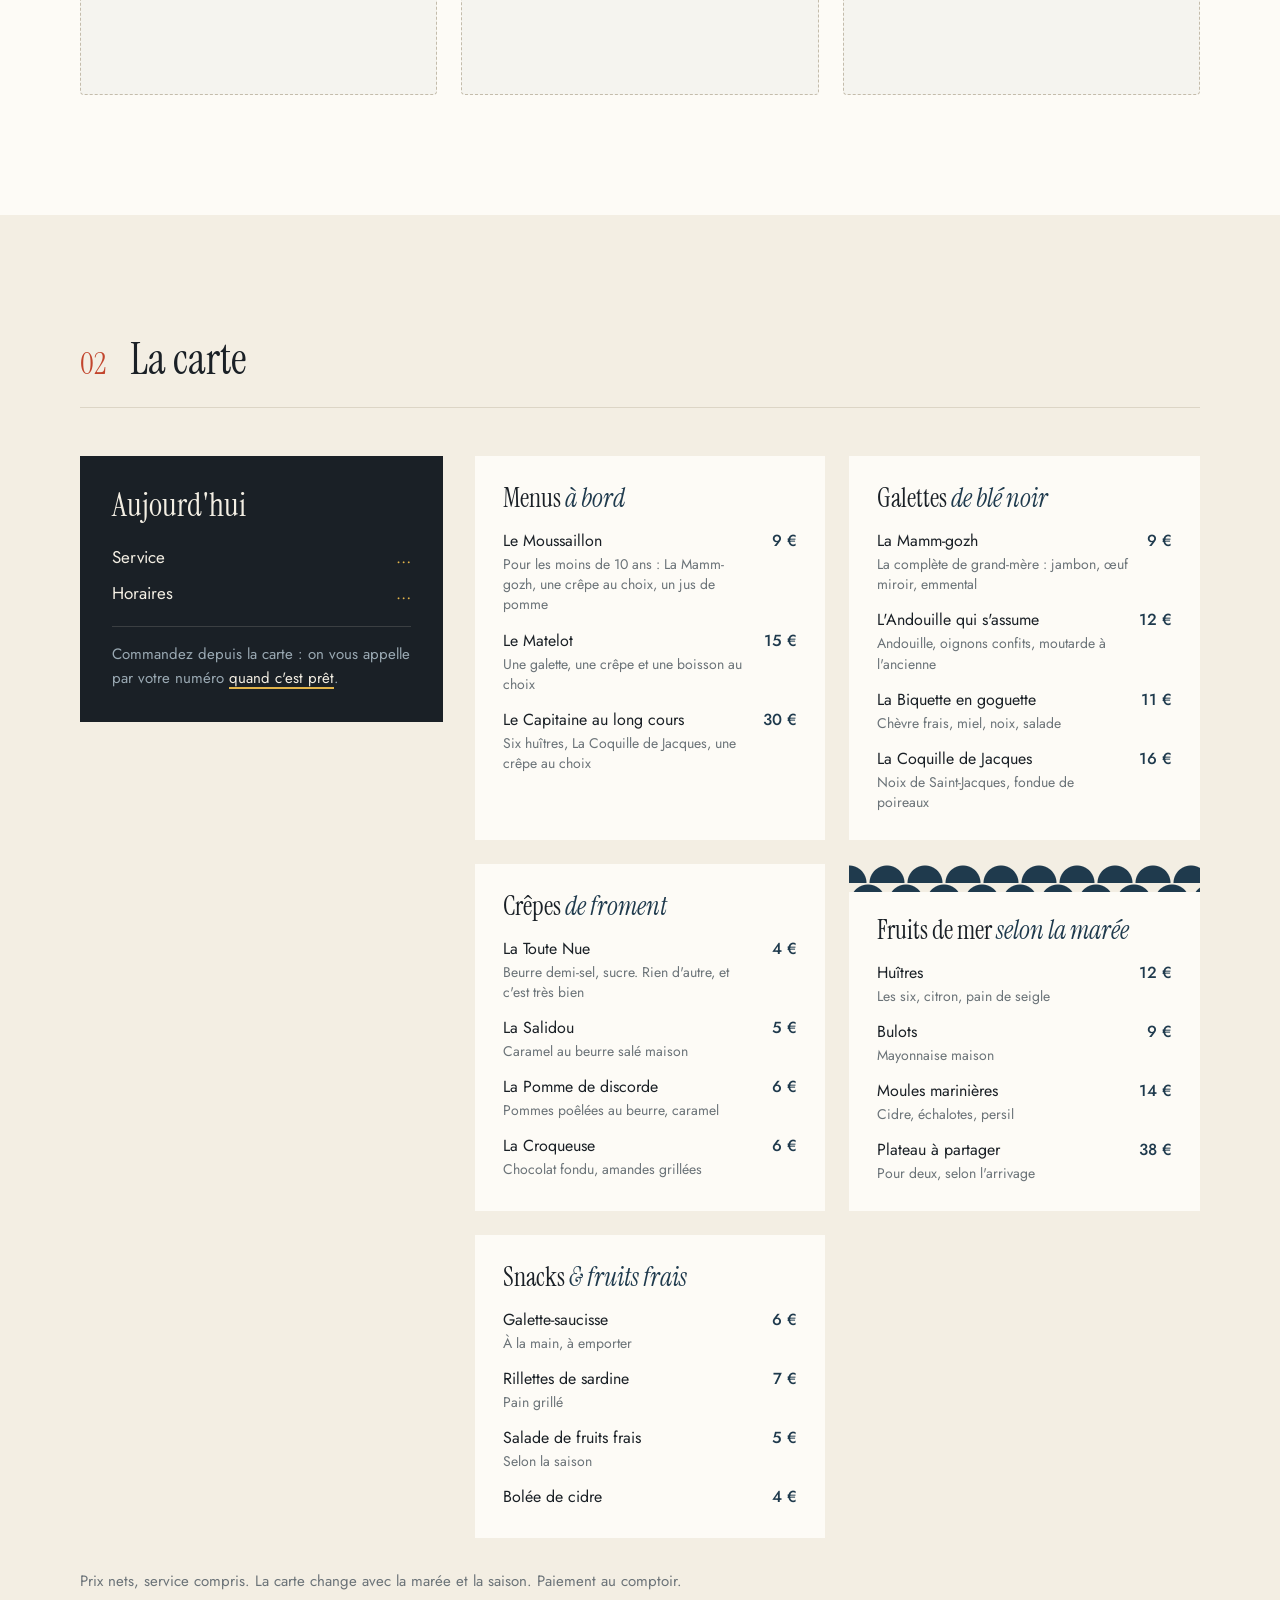
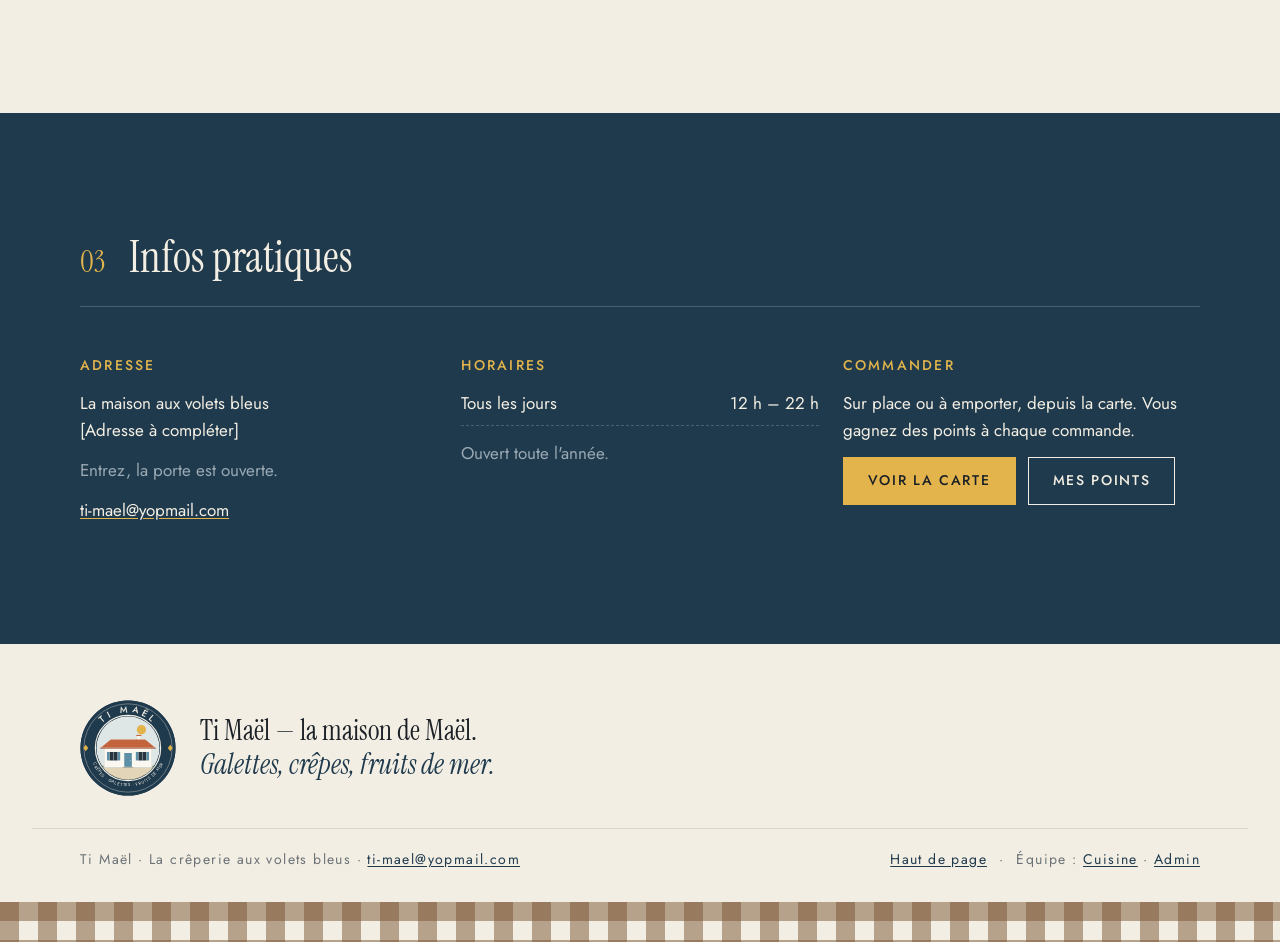
==== commit 71ed128d: "Adresse e-mail de contact Co-Authored-By: Claude Opus 5.5 <noreply@anthropic.com> Claude-Session: ht" ====
--- a/index.html
+++ b/index.html
@@ -270,6 +270,7 @@
           <h3 class="surtitre surtitre--clair">Adresse</h3>
           <p class="info__texte">La maison aux volets bleus<br>[Adresse à compléter]</p>
           <p class="info__texte info__texte--doux">Entrez, la porte est ouverte.</p>
+          <p class="info__texte"><a class="lien-clair" href="mailto:ti-mael@yopmail.com">ti-mael@yopmail.com</a></p>
         </div>
         <div class="info">
           <h3 class="surtitre surtitre--clair">Horaires</h3>
@@ -382,7 +383,7 @@
     <p class="pied-site__phrase">Ti Maël — la maison de Maël.<br><span class="italique">Galettes, crêpes, fruits de mer.</span></p>
   </div>
   <div class="conteneur pied-site__bas">
-    <p class="pied">Ti Maël · La crêperie aux volets bleus</p>
+    <p class="pied">Ti Maël · La crêperie aux volets bleus · <a href="mailto:ti-mael@yopmail.com">ti-mael@yopmail.com</a></p>
     <p class="pied pied-site__liens">
       <a href="#haut">Haut de page</a>
       <span aria-hidden="true">·</span>
--- a/assets/styles.css
+++ b/assets/styles.css
@@ -1340,3 +1340,13 @@
   flex-wrap: wrap;
   gap: 4px 12px;
 }
+
+/* Lien sur fond Ardoise : écrit en Lin, souligné en Beurre salé. */
+.lien-clair {
+  color: var(--lin);
+  text-decoration-color: var(--beurre);
+}
+
+.lien-clair:hover {
+  color: var(--beurre);
+}
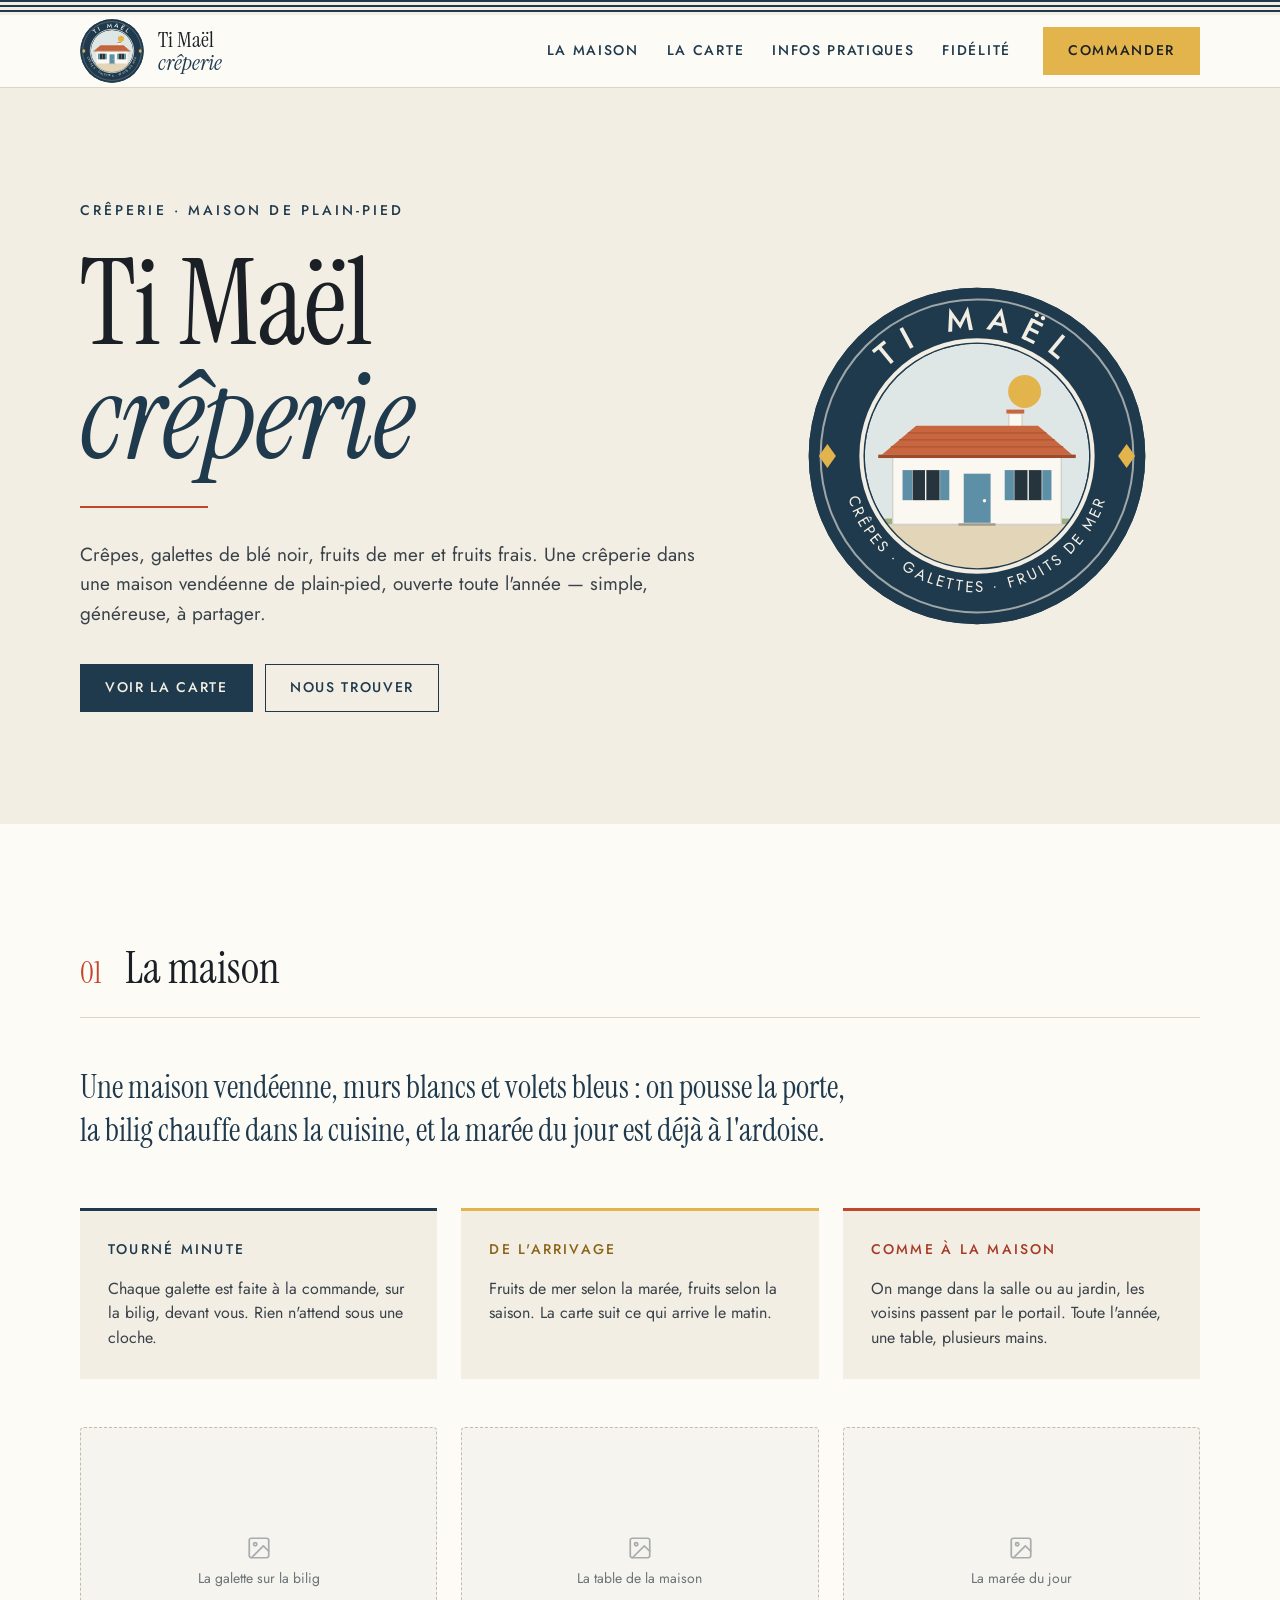
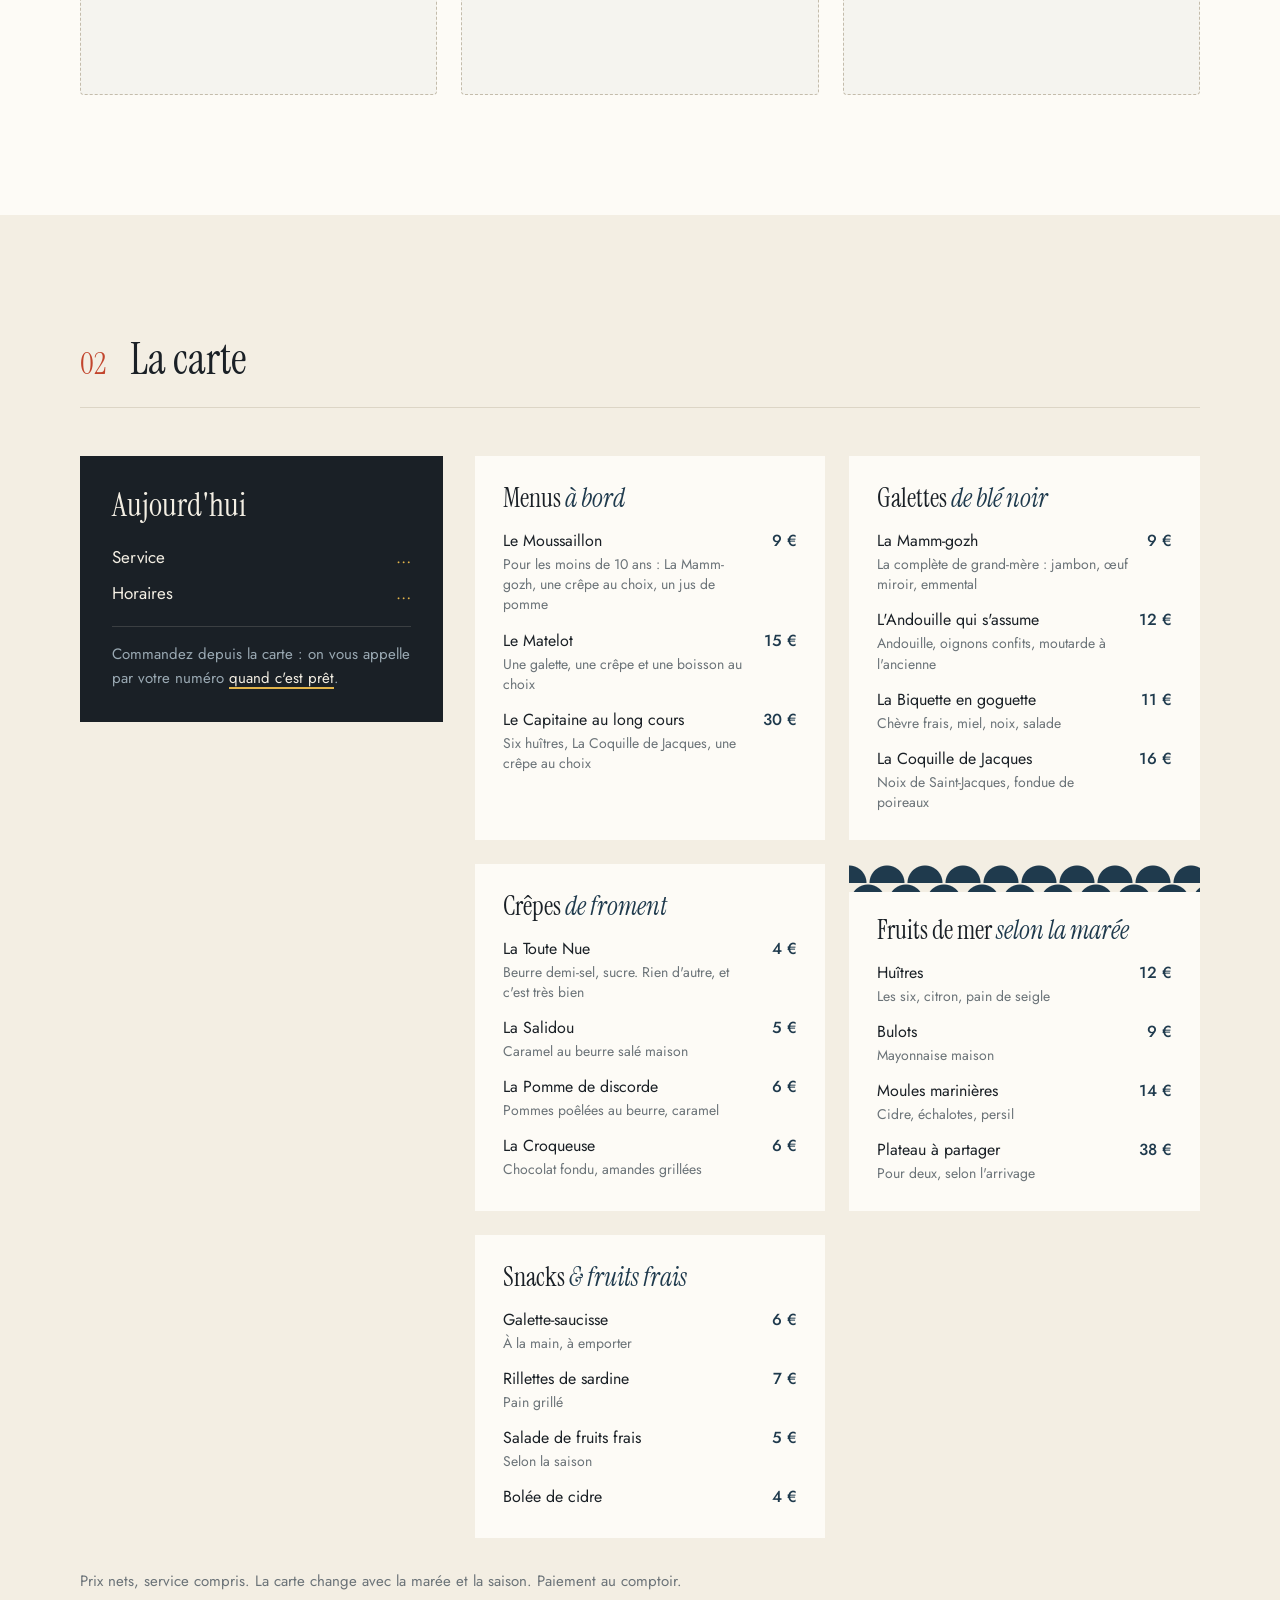
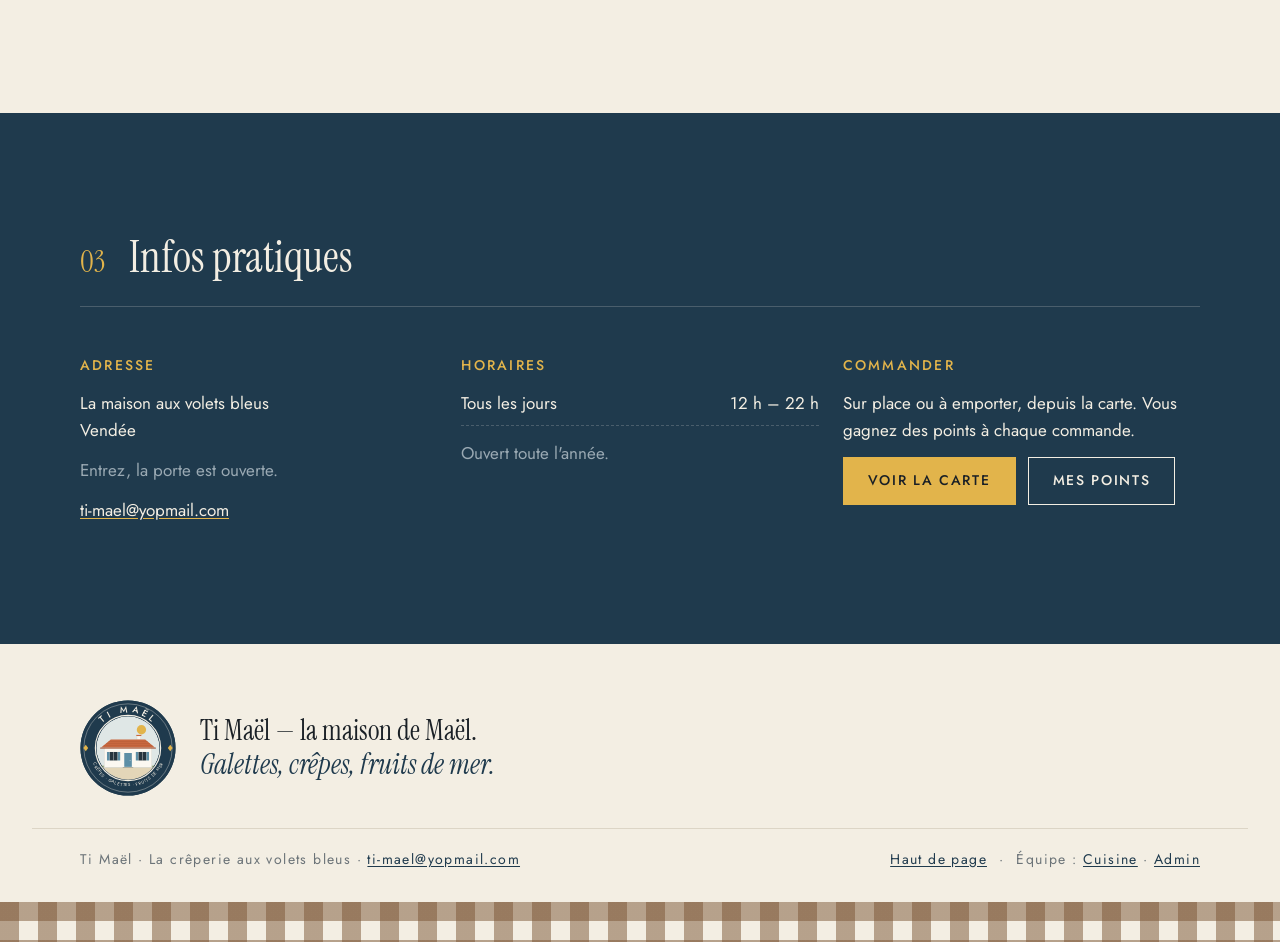
==== commit a8a67491: "Adresse : Vendée Co-Authored-By: Claude Opus 5.5 <noreply@anthropic.com> Claude-Session: https://cla" ====
--- a/index.html
+++ b/index.html
@@ -4,7 +4,7 @@
 <meta charset="utf-8">
 <meta name="viewport" content="width=device-width, initial-scale=1">
 <title>Ti Maël — La crêperie aux volets bleus</title>
-<meta name="description" content="Ti Maël, crêperie dans une maison vendéenne de plain-pied : galettes de blé noir, crêpes, fruits de mer, snacks et fruits frais. Ouvert toute l'année.">
+<meta name="description" content="Ti Maël, crêperie en Vendée, dans une maison de plain-pied aux volets bleus : galettes de blé noir, crêpes, fruits de mer, snacks et fruits frais. Ouvert toute l'année.">
 <meta name="theme-color" content="#1f3a4d">
 <meta property="og:title" content="Ti Maël — La crêperie aux volets bleus">
 <meta property="og:description" content="Galettes tournées minute, marée du jour à l'ardoise. Ouvert toute l'année.">
@@ -268,7 +268,7 @@
       <div class="trio infos">
         <div class="info">
           <h3 class="surtitre surtitre--clair">Adresse</h3>
-          <p class="info__texte">La maison aux volets bleus<br>[Adresse à compléter]</p>
+          <p class="info__texte">La maison aux volets bleus<br>Vendée</p>
           <p class="info__texte info__texte--doux">Entrez, la porte est ouverte.</p>
           <p class="info__texte"><a class="lien-clair" href="mailto:ti-mael@yopmail.com">ti-mael@yopmail.com</a></p>
         </div>
